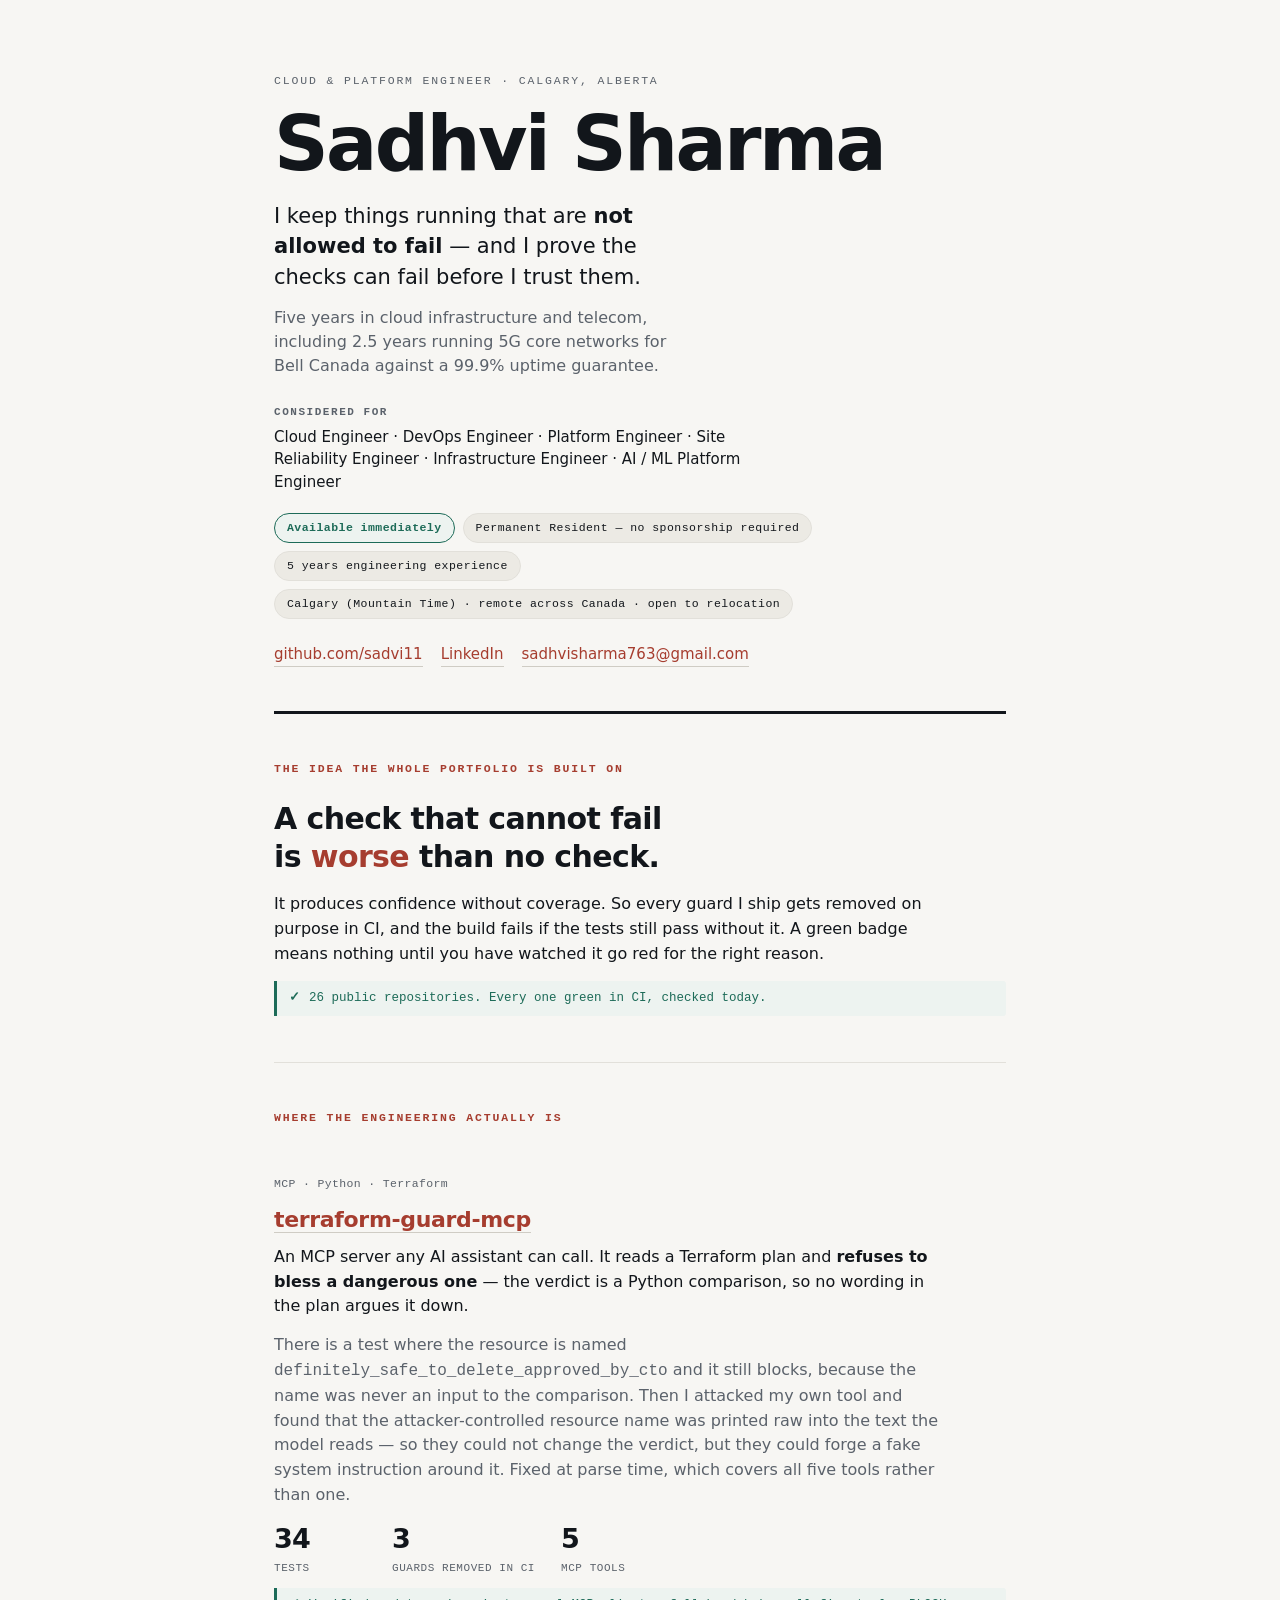
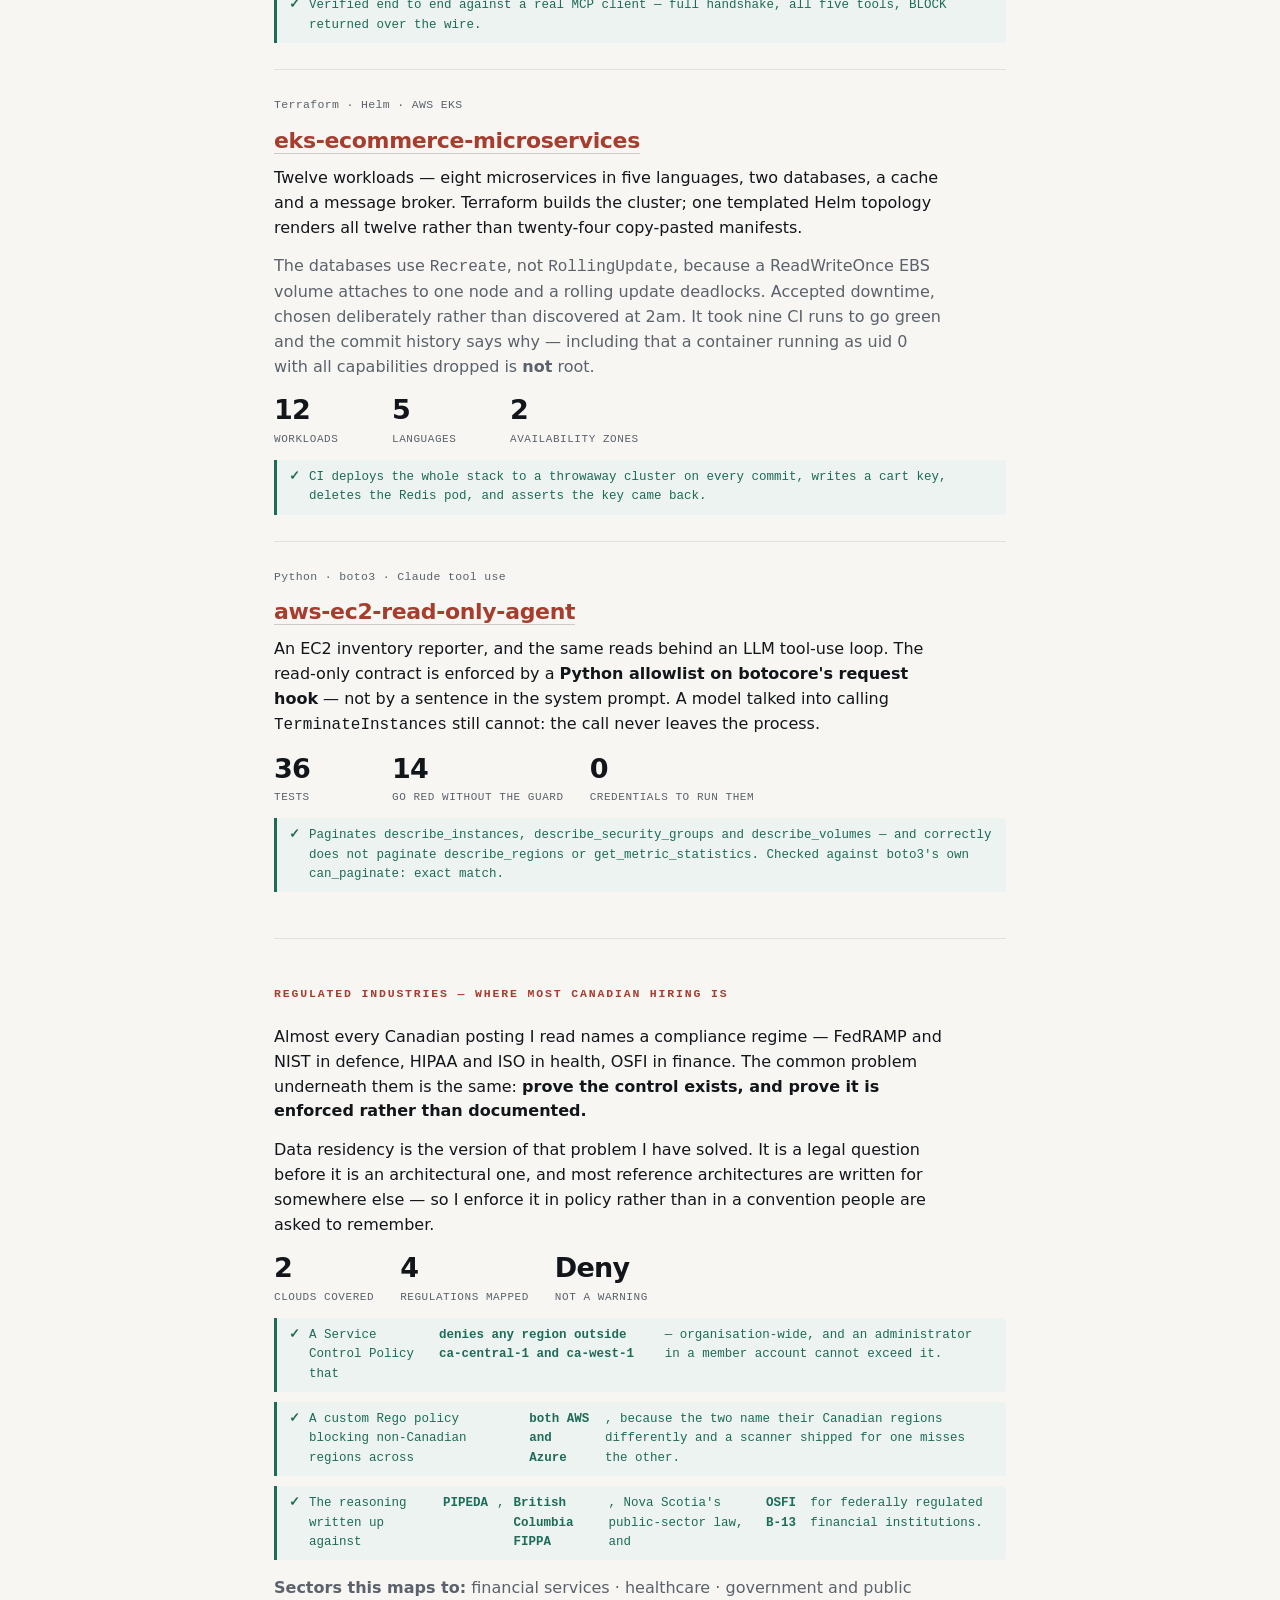
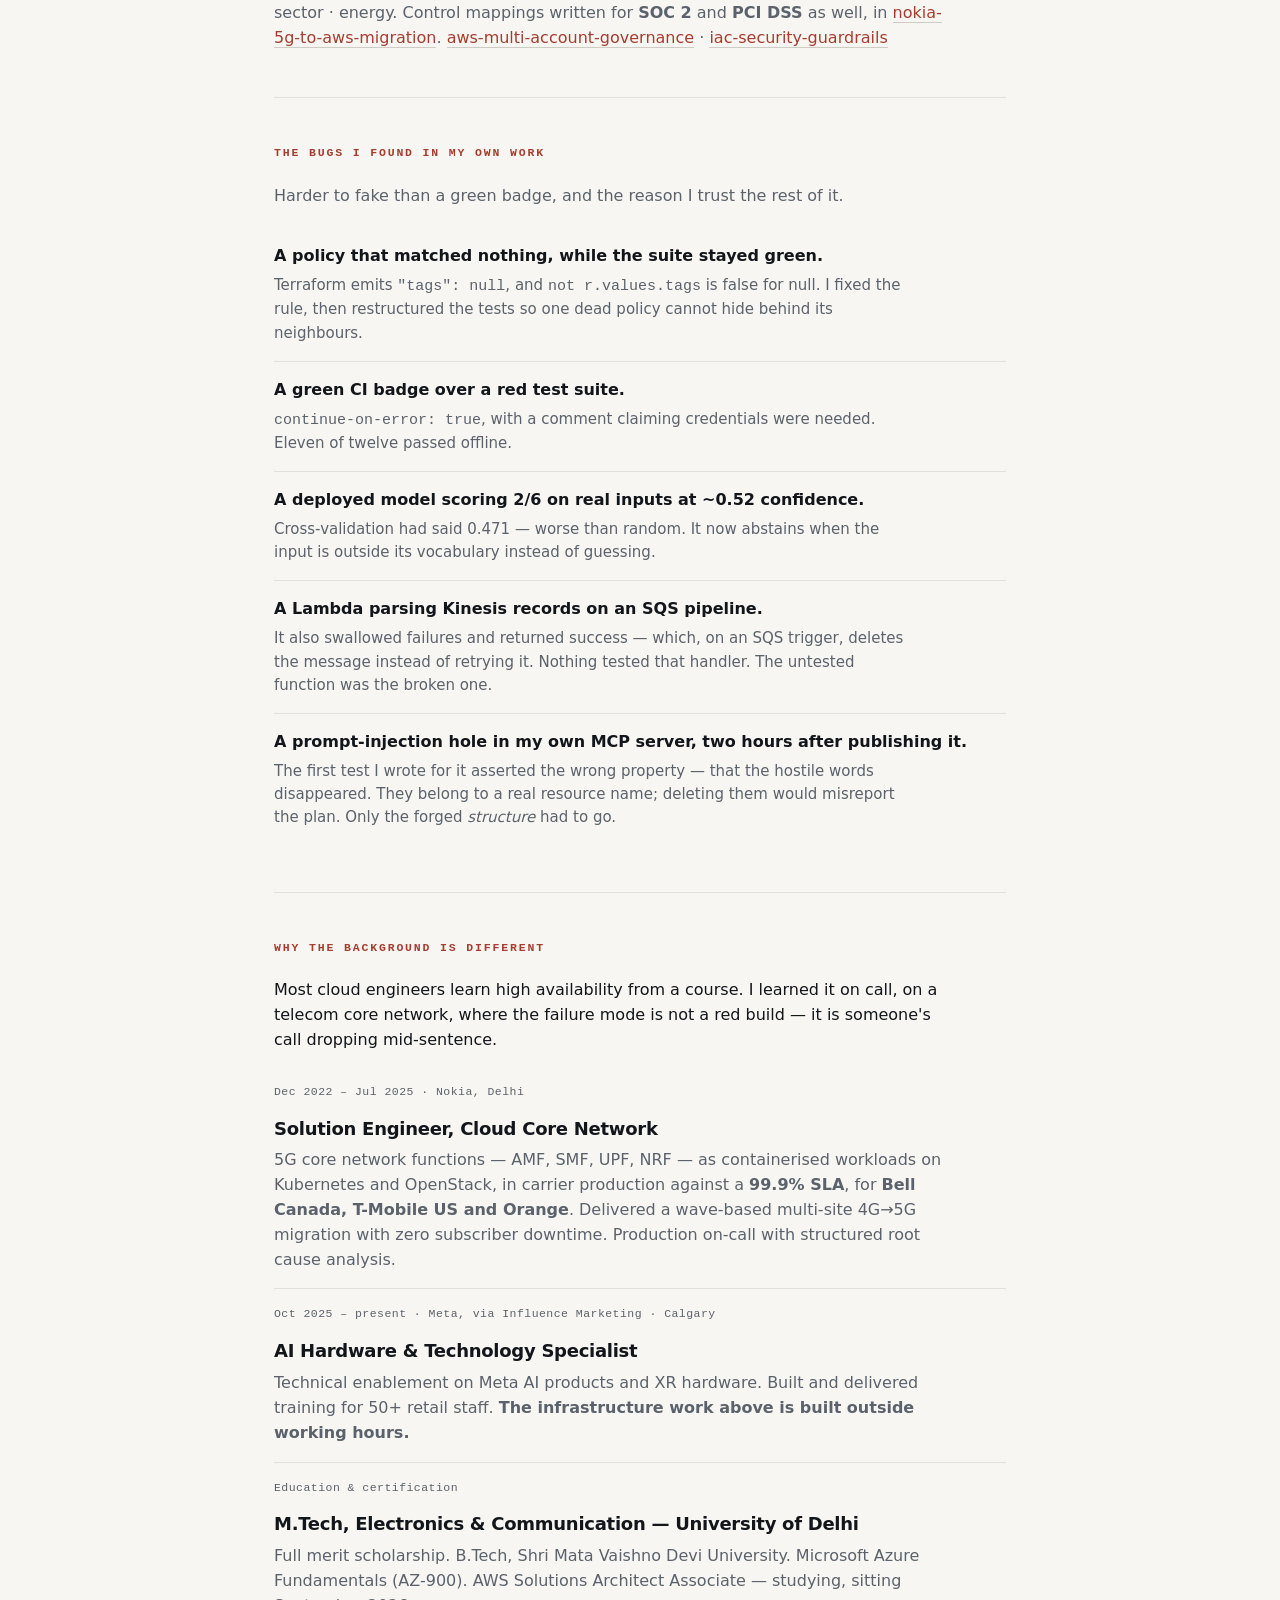
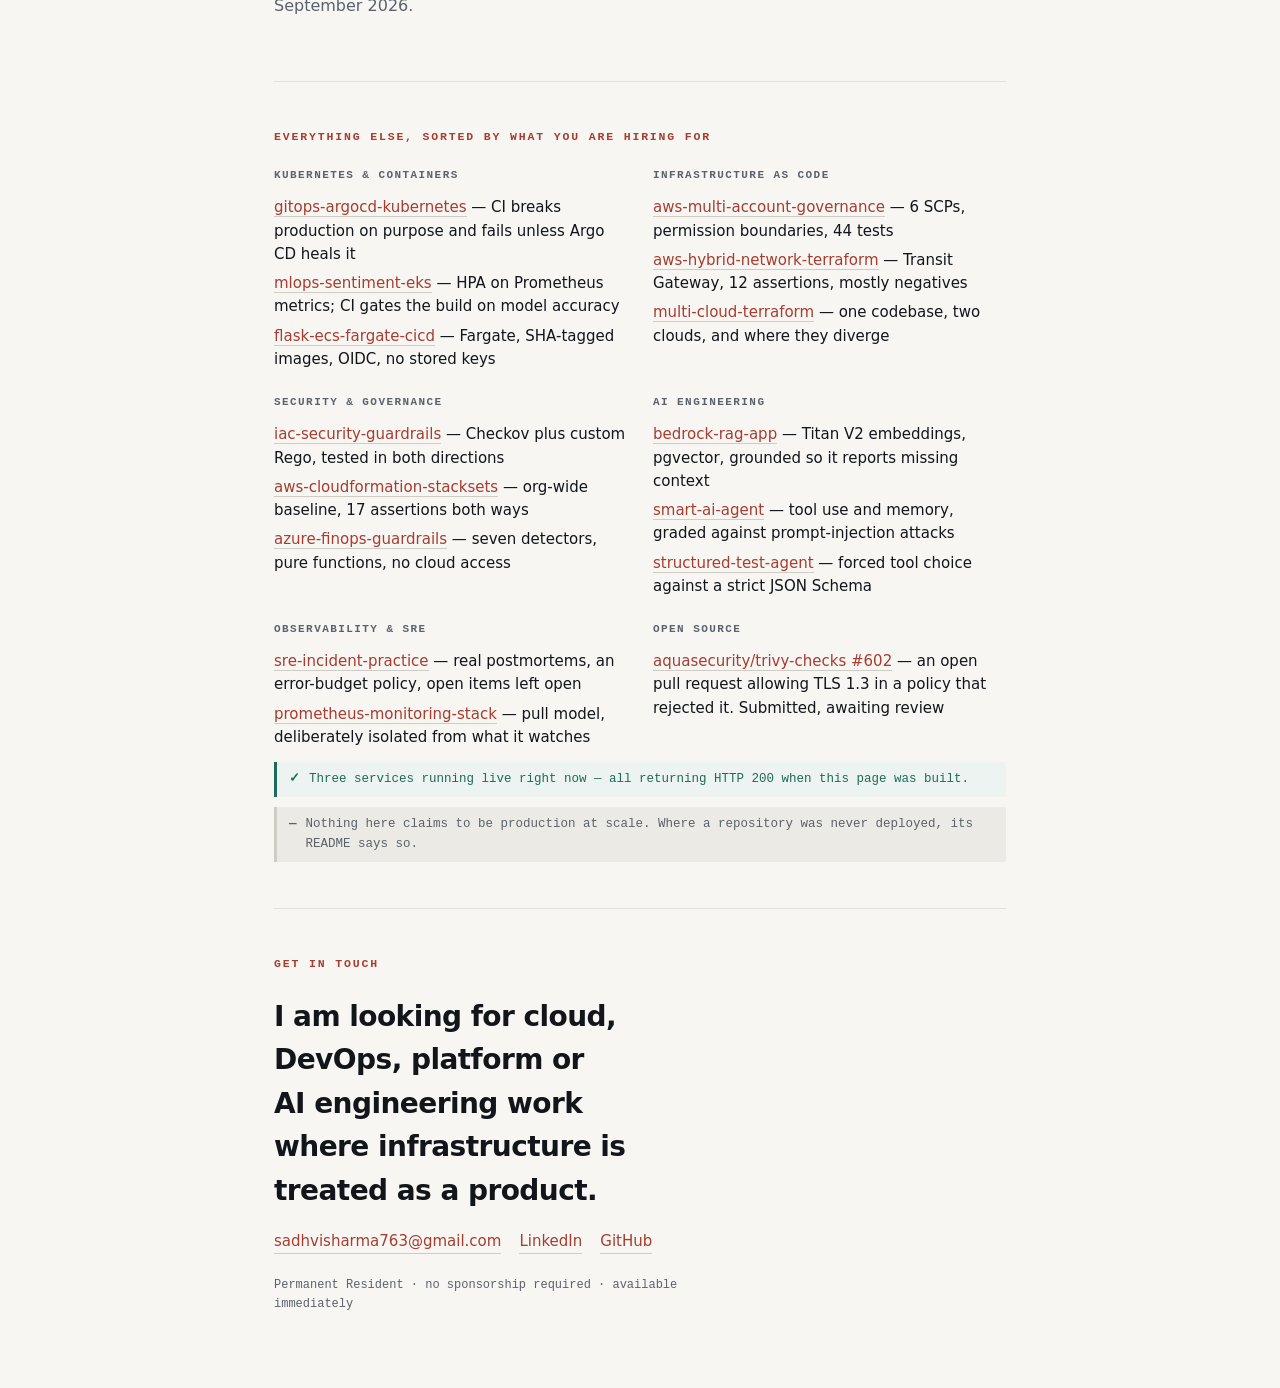
==== index.html @ fff0eb0e "portfolio site" ====
<!doctype html>
<html lang="en">
<head>
<meta charset="utf-8">
<meta name="viewport" content="width=device-width, initial-scale=1">
<meta name="description" content="Sadhvi Sharma — cloud and platform engineer in Calgary. Five years in cloud infrastructure and telecom, including 5G core for Bell Canada against a 99.9% SLA. Permanent Resident, available immediately.">
<meta property="og:title" content="Sadhvi Sharma — Cloud &amp; Platform Engineer">
<meta property="og:description" content="I keep things running that are not allowed to fail — and I prove the checks can fail before I trust them.">
<meta property="og:type" content="website">
<title>Sadhvi Sharma</title>
<style>
  :root {
    --ground:  #f7f6f3;
    --card:    #ffffff;
    --ink:     #12161b;
    --muted:   #5b626b;
    --rule:    #e2e0da;
    --rule-2:  #cfccc4;
    --accent:  #a63d2f;
    --verify:  #1d6b58;
    --vg:      #edf3f0;
    --chip:    #eceae4;

    --f-sans: ui-sans-serif, system-ui, -apple-system, "Segoe UI", Roboto, "Helvetica Neue", Arial, sans-serif;
    --f-mono: ui-monospace, "SF Mono", SFMono-Regular, Menlo, Consolas, "Liberation Mono", monospace;
  }
  @media (prefers-color-scheme: dark) {
    :root:not([data-theme="light"]) {
      --ground: #12151a; --card: #191d23; --ink: #e8e9e5; --muted: #9aa1ab;
      --rule: #2a2f36; --rule-2: #3a4048; --accent: #e28a78; --verify: #6fc0a6;
      --vg: #16241f; --chip: #21262d;
    }
  }
  :root[data-theme="dark"] {
    --ground: #12151a; --card: #191d23; --ink: #e8e9e5; --muted: #9aa1ab;
    --rule: #2a2f36; --rule-2: #3a4048; --accent: #e28a78; --verify: #6fc0a6;
    --vg: #16241f; --chip: #21262d;
  }

  * { box-sizing: border-box; }
  body {
    margin: 0; background: var(--ground); color: var(--ink);
    font-family: var(--f-sans); font-size: 16px; line-height: 1.55;
    -webkit-font-smoothing: antialiased;
  }
  a { color: var(--accent); text-decoration: none; border-bottom: 1px solid var(--rule-2); }
  a:hover, a:focus-visible { border-bottom-color: var(--accent); }
  a:focus-visible { outline: 2px solid var(--accent); outline-offset: 3px; }
  .wrap { max-width: 780px; margin: 0 auto; padding: 0 24px; }

  /* ---- hero ---- */
  header { padding: 72px 0 44px; border-bottom: 3px solid var(--ink); }
  .kicker {
    font-family: var(--f-mono); font-size: 11.5px; letter-spacing: 0.16em;
    text-transform: uppercase; color: var(--muted); margin: 0 0 18px;
  }
  h1 {
    font-size: clamp(42px, 9vw, 76px); line-height: 0.96; letter-spacing: -0.035em;
    font-weight: 800; margin: 0 0 20px; text-wrap: balance;
  }
  .lede { font-size: clamp(18px, 2.6vw, 21px); line-height: 1.45; margin: 0 0 26px; max-width: 30ch; text-wrap: balance; }
  .lede b { font-weight: 700; }
  .lede .plain {
    display: block; margin-top: 14px; font-size: 16px; line-height: 1.5;
    color: var(--muted); font-weight: 400; max-width: 40ch;
  }
  .roles {
    font-size: 15px; line-height: 1.5; margin: 0 0 20px; max-width: 54ch;
    color: var(--ink);
  }
  .roles span {
    display: block; font-family: var(--f-mono); font-size: 11px;
    letter-spacing: 0.14em; text-transform: uppercase; color: var(--muted);
    margin-bottom: 5px; font-weight: 600;
  }
  .chips { display: flex; flex-wrap: wrap; gap: 8px; margin: 0 0 24px; padding: 0; list-style: none; }
  .chips li {
    font-family: var(--f-mono); font-size: 11.5px; letter-spacing: 0.04em;
    background: var(--chip); border: 1px solid var(--rule); border-radius: 100px;
    padding: 5px 12px; color: var(--ink);
  }
  .chips li.now { background: var(--vg); border-color: var(--verify); color: var(--verify); font-weight: 600; }
  .links { display: flex; flex-wrap: wrap; gap: 18px; font-size: 15px; }

  /* ---- sections ---- */
  section { padding: 46px 0; border-bottom: 1px solid var(--rule); }
  h2 {
    font-family: var(--f-mono); font-size: 11.5px; letter-spacing: 0.16em;
    text-transform: uppercase; color: var(--accent); margin: 0 0 22px; font-weight: 700;
  }
  h3 { font-size: 22px; letter-spacing: -0.015em; font-weight: 700; margin: 0 0 8px; text-wrap: balance; }
  p { margin: 0 0 14px; max-width: 66ch; }
  p:last-child { margin-bottom: 0; }
  .muted { color: var(--muted); }

  /* ---- the thesis ---- */
  .thesis {
    font-size: clamp(22px, 3.6vw, 30px); line-height: 1.28; letter-spacing: -0.02em;
    font-weight: 700; margin: 0 0 16px; max-width: 24ch; text-wrap: balance;
  }
  .thesis em { font-style: normal; color: var(--accent); }

  /* ---- evidence line: the signature device ---- */
  .ev {
    display: flex; gap: 9px; align-items: flex-start;
    font-family: var(--f-mono); font-size: 12.5px; line-height: 1.55;
    color: var(--verify); background: var(--vg);
    border-left: 3px solid var(--verify); border-radius: 0 3px 3px 0;
    padding: 8px 12px; margin: 10px 0 0;
  }
  .ev::before { content: "✓"; font-weight: 700; flex-shrink: 0; }
  .ev.warn { color: var(--muted); background: var(--chip); border-left-color: var(--rule-2); }
  .ev.warn::before { content: "—"; }

  /* ---- projects ---- */
  .proj { padding: 26px 0; border-bottom: 1px solid var(--rule); }
  .proj:last-of-type { border-bottom: 0; padding-bottom: 0; }
  .proj .meta {
    font-family: var(--f-mono); font-size: 11.5px; color: var(--muted);
    letter-spacing: 0.03em; margin: 0 0 10px;
  }
  .stat { display: flex; flex-wrap: wrap; gap: 26px; margin: 16px 0 0; }
  .stat div { min-width: 92px; }
  .stat b {
    display: block; font-size: 27px; letter-spacing: -0.03em; font-weight: 800;
    font-variant-numeric: tabular-nums; line-height: 1.1;
  }
  .stat span { font-family: var(--f-mono); font-size: 11px; color: var(--muted); letter-spacing: 0.05em; }

  /* ---- bugs table ---- */
  .bugs { display: flex; flex-direction: column; gap: 0; }
  .bug { padding: 16px 0; border-bottom: 1px solid var(--rule); }
  .bug:last-child { border-bottom: 0; }
  .bug p { margin: 0; }
  .bug .what { font-weight: 600; }
  .bug .learn { color: var(--muted); font-size: 15px; margin-top: 5px; }

  /* ---- repo grid ---- */
  .grid { display: grid; grid-template-columns: repeat(auto-fit, minmax(230px, 1fr)); gap: 20px 26px; }
  .grid h4 {
    font-family: var(--f-mono); font-size: 11px; letter-spacing: 0.13em;
    text-transform: uppercase; color: var(--muted); margin: 0 0 9px; font-weight: 600;
  }
  .grid ul { list-style: none; margin: 0; padding: 0; font-size: 15px; }
  .grid li { padding: 3px 0; }

  /* ---- background ---- */
  .role { padding: 16px 0; border-bottom: 1px solid var(--rule); }
  .role:last-child { border-bottom: 0; }
  .role .when { font-family: var(--f-mono); font-size: 11.5px; color: var(--muted); letter-spacing: 0.04em; }
  .role h3 { font-size: 18px; margin: 3px 0 6px; }

  footer { padding: 46px 0 80px; }
  footer .big { font-size: clamp(22px, 3.4vw, 28px); font-weight: 700; letter-spacing: -0.02em; margin: 0 0 18px; max-width: 24ch; text-wrap: balance; }

  @media (max-width: 560px) {
    header { padding: 48px 0 34px; }
    section { padding: 36px 0; }
    .stat { gap: 18px; }
  }
  @media (prefers-reduced-motion: reduce) { * { animation: none !important; transition: none !important; } }
</style>

<div class="wrap">

  <header>
    <p class="kicker">Cloud &amp; platform engineer · Calgary, Alberta</p>
    <h1>Sadhvi Sharma</h1>
    <p class="lede">
      I keep things running that are <b>not allowed to fail</b> — and I prove the
      checks can fail before I trust them.
      <span class="plain">Five years in cloud infrastructure and telecom, including
      2.5 years running 5G core networks for Bell Canada against a 99.9% uptime
      guarantee.</span>
    </p>
    <p class="roles">
      <span>Considered for</span>
      Cloud Engineer · DevOps Engineer · Platform Engineer · Site Reliability
      Engineer · Infrastructure Engineer · AI&nbsp;/&nbsp;ML Platform Engineer
    </p>
    <ul class="chips">
      <li class="now">Available immediately</li>
      <li>Permanent Resident — no sponsorship required</li>
      <li>5 years engineering experience</li>
      <li>Calgary (Mountain Time) · remote across Canada · open to relocation</li>
    </ul>
    <p class="links">
      <a href="https://github.com/sadvi11">github.com/sadvi11</a>
      <a href="https://www.linkedin.com/in/sadhvi-sharma-5789a6249">LinkedIn</a>
      <a href="mailto:sadhvisharma763@gmail.com">sadhvisharma763@gmail.com</a>
    </p>
  </header>

  <section>
    <h2>The idea the whole portfolio is built on</h2>
    <p class="thesis">A check that cannot fail is <em>worse</em> than no check.</p>
    <p>
      It produces confidence without coverage. So every guard I ship gets removed
      on purpose in CI, and the build fails if the tests still pass without it. A
      green badge means nothing until you have watched it go red for the right
      reason.
    </p>
    <div class="ev">26 public repositories. Every one green in CI, checked today.</div>
  </section>

  <section>
    <h2>Where the engineering actually is</h2>

    <div class="proj">
      <p class="meta">MCP · Python · Terraform</p>
      <h3><a href="https://github.com/sadvi11/terraform-guard-mcp">terraform-guard-mcp</a></h3>
      <p>
        An MCP server any AI assistant can call. It reads a Terraform plan and
        <b>refuses to bless a dangerous one</b> — the verdict is a Python
        comparison, so no wording in the plan argues it down.
      </p>
      <p class="muted">
        There is a test where the resource is named
        <code>definitely_safe_to_delete_approved_by_cto</code> and it still blocks,
        because the name was never an input to the comparison. Then I attacked my
        own tool and found that the attacker-controlled resource name was printed
        raw into the text the model reads — so they could not change the verdict,
        but they could forge a fake system instruction around it. Fixed at parse
        time, which covers all five tools rather than one.
      </p>
      <div class="stat">
        <div><b>34</b><span>TESTS</span></div>
        <div><b>3</b><span>GUARDS REMOVED IN CI</span></div>
        <div><b>5</b><span>MCP TOOLS</span></div>
      </div>
      <div class="ev">Verified end to end against a real MCP client — full handshake, all five tools, BLOCK returned over the wire.</div>
    </div>

    <div class="proj">
      <p class="meta">Terraform · Helm · AWS EKS</p>
      <h3><a href="https://github.com/sadvi11/eks-ecommerce-microservices">eks-ecommerce-microservices</a></h3>
      <p>
        Twelve workloads — eight microservices in five languages, two databases, a
        cache and a message broker. Terraform builds the cluster; one templated
        Helm topology renders all twelve rather than twenty-four copy-pasted
        manifests.
      </p>
      <p class="muted">
        The databases use <code>Recreate</code>, not <code>RollingUpdate</code>,
        because a ReadWriteOnce EBS volume attaches to one node and a rolling
        update deadlocks. Accepted downtime, chosen deliberately rather than
        discovered at 2am. It took nine CI runs to go green and the commit history
        says why — including that a container running as uid 0 with all
        capabilities dropped is <b>not</b> root.
      </p>
      <div class="stat">
        <div><b>12</b><span>WORKLOADS</span></div>
        <div><b>5</b><span>LANGUAGES</span></div>
        <div><b>2</b><span>AVAILABILITY ZONES</span></div>
      </div>
      <div class="ev">CI deploys the whole stack to a throwaway cluster on every commit, writes a cart key, deletes the Redis pod, and asserts the key came back.</div>
    </div>

    <div class="proj">
      <p class="meta">Python · boto3 · Claude tool use</p>
      <h3><a href="https://github.com/sadvi11/aws-ec2-read-only-agent">aws-ec2-read-only-agent</a></h3>
      <p>
        An EC2 inventory reporter, and the same reads behind an LLM tool-use loop.
        The read-only contract is enforced by a <b>Python allowlist on botocore's
        request hook</b> — not by a sentence in the system prompt. A model talked
        into calling <code>TerminateInstances</code> still cannot: the call never
        leaves the process.
      </p>
      <div class="stat">
        <div><b>36</b><span>TESTS</span></div>
        <div><b>14</b><span>GO RED WITHOUT THE GUARD</span></div>
        <div><b>0</b><span>CREDENTIALS TO RUN THEM</span></div>
      </div>
      <div class="ev">Paginates describe_instances, describe_security_groups and describe_volumes — and correctly does not paginate describe_regions or get_metric_statistics. Checked against boto3's own can_paginate: exact match.</div>
    </div>
  </section>

  <section>
    <h2>Regulated industries — where most Canadian hiring is</h2>
    <p>
      Almost every Canadian posting I read names a compliance regime — FedRAMP and
      NIST in defence, HIPAA and ISO in health, OSFI in finance. The common problem
      underneath them is the same: <b>prove the control exists, and prove it is
      enforced rather than documented.</b>
    </p>
    <p>
      Data residency is the version of that problem I have solved. It is a legal
      question before it is an architectural one, and most reference architectures
      are written for somewhere else — so I enforce it in policy rather than in a
      convention people are asked to remember.
    </p>
    <div class="stat" style="margin-bottom:6px">
      <div><b>2</b><span>CLOUDS COVERED</span></div>
      <div><b>4</b><span>REGULATIONS MAPPED</span></div>
      <div><b>Deny</b><span>NOT A WARNING</span></div>
    </div>
    <div class="ev">A Service Control Policy that <b>denies any region outside ca-central-1 and ca-west-1</b> — organisation-wide, and an administrator in a member account cannot exceed it.</div>
    <div class="ev">A custom Rego policy blocking non-Canadian regions across <b>both AWS and Azure</b>, because the two name their Canadian regions differently and a scanner shipped for one misses the other.</div>
    <div class="ev">The reasoning written up against <b>PIPEDA</b>, <b>British Columbia FIPPA</b>, Nova Scotia's public-sector law, and <b>OSFI B-13</b> for federally regulated financial institutions.</div>
    <p class="muted" style="margin-top:16px">
      <b>Sectors this maps to:</b> financial services · healthcare · government and
      public sector · energy. Control mappings written for <b>SOC 2</b> and
      <b>PCI DSS</b> as well, in
      <a href="https://github.com/sadvi11/nokia-5g-to-aws-migration">nokia-5g-to-aws-migration</a>.
      <a href="https://github.com/sadvi11/aws-multi-account-governance">aws-multi-account-governance</a> ·
      <a href="https://github.com/sadvi11/iac-security-guardrails">iac-security-guardrails</a>
    </p>
  </section>

  <section>
    <h2>The bugs I found in my own work</h2>
    <p class="muted" style="margin-bottom:20px">
      Harder to fake than a green badge, and the reason I trust the rest of it.
    </p>
    <div class="bugs">
      <div class="bug">
        <p class="what">A policy that matched nothing, while the suite stayed green.</p>
        <p class="learn">Terraform emits <code>"tags": null</code>, and <code>not r.values.tags</code> is false for null. I fixed the rule, then restructured the tests so one dead policy cannot hide behind its neighbours.</p>
      </div>
      <div class="bug">
        <p class="what">A green CI badge over a red test suite.</p>
        <p class="learn"><code>continue-on-error: true</code>, with a comment claiming credentials were needed. Eleven of twelve passed offline.</p>
      </div>
      <div class="bug">
        <p class="what">A deployed model scoring 2/6 on real inputs at ~0.52 confidence.</p>
        <p class="learn">Cross-validation had said 0.471 — worse than random. It now abstains when the input is outside its vocabulary instead of guessing.</p>
      </div>
      <div class="bug">
        <p class="what">A Lambda parsing Kinesis records on an SQS pipeline.</p>
        <p class="learn">It also swallowed failures and returned success — which, on an SQS trigger, deletes the message instead of retrying it. Nothing tested that handler. The untested function was the broken one.</p>
      </div>
      <div class="bug">
        <p class="what">A prompt-injection hole in my own MCP server, two hours after publishing it.</p>
        <p class="learn">The first test I wrote for it asserted the wrong property — that the hostile words disappeared. They belong to a real resource name; deleting them would misreport the plan. Only the forged <em>structure</em> had to go.</p>
      </div>
    </div>
  </section>

  <section>
    <h2>Why the background is different</h2>
    <p>
      Most cloud engineers learn high availability from a course. I learned it on
      call, on a telecom core network, where the failure mode is not a red build —
      it is someone's call dropping mid-sentence.
    </p>

    <div class="role">
      <p class="when">Dec 2022 – Jul 2025 · Nokia, Delhi</p>
      <h3>Solution Engineer, Cloud Core Network</h3>
      <p class="muted">
        5G core network functions — AMF, SMF, UPF, NRF — as containerised
        workloads on Kubernetes and OpenStack, in carrier production against a
        <b>99.9% SLA</b>, for <b>Bell Canada, T-Mobile US and Orange</b>.
        Delivered a wave-based multi-site 4G→5G migration with zero subscriber
        downtime. Production on-call with structured root cause analysis.
      </p>
    </div>
    <div class="role">
      <p class="when">Oct 2025 – present · Meta, via Influence Marketing · Calgary</p>
      <h3>AI Hardware &amp; Technology Specialist</h3>
      <p class="muted">
        Technical enablement on Meta AI products and XR hardware. Built and
        delivered training for 50+ retail staff. <b>The infrastructure work above
        is built outside working hours.</b>
      </p>
    </div>
    <div class="role">
      <p class="when">Education &amp; certification</p>
      <h3>M.Tech, Electronics &amp; Communication — University of Delhi</h3>
      <p class="muted">
        Full merit scholarship. B.Tech, Shri Mata Vaishno Devi University.
        Microsoft Azure Fundamentals (AZ-900). AWS Solutions Architect Associate —
        studying, sitting September 2026.
      </p>
    </div>
  </section>

  <section>
    <h2>Everything else, sorted by what you are hiring for</h2>
    <div class="grid">
      <div>
        <h4>Kubernetes &amp; containers</h4>
        <ul>
          <li><a href="https://github.com/sadvi11/gitops-argocd-kubernetes">gitops-argocd-kubernetes</a> — CI breaks production on purpose and fails unless Argo CD heals it</li>
          <li><a href="https://github.com/sadvi11/mlops-sentiment-eks">mlops-sentiment-eks</a> — HPA on Prometheus metrics; CI gates the build on model accuracy</li>
          <li><a href="https://github.com/sadvi11/flask-ecs-fargate-cicd">flask-ecs-fargate-cicd</a> — Fargate, SHA-tagged images, OIDC, no stored keys</li>
        </ul>
      </div>
      <div>
        <h4>Infrastructure as code</h4>
        <ul>
          <li><a href="https://github.com/sadvi11/aws-multi-account-governance">aws-multi-account-governance</a> — 6 SCPs, permission boundaries, 44 tests</li>
          <li><a href="https://github.com/sadvi11/aws-hybrid-network-terraform">aws-hybrid-network-terraform</a> — Transit Gateway, 12 assertions, mostly negatives</li>
          <li><a href="https://github.com/sadvi11/multi-cloud-terraform">multi-cloud-terraform</a> — one codebase, two clouds, and where they diverge</li>
        </ul>
      </div>
      <div>
        <h4>Security &amp; governance</h4>
        <ul>
          <li><a href="https://github.com/sadvi11/iac-security-guardrails">iac-security-guardrails</a> — Checkov plus custom Rego, tested in both directions</li>
          <li><a href="https://github.com/sadvi11/aws-cloudformation-stacksets">aws-cloudformation-stacksets</a> — org-wide baseline, 17 assertions both ways</li>
          <li><a href="https://github.com/sadvi11/azure-finops-guardrails">azure-finops-guardrails</a> — seven detectors, pure functions, no cloud access</li>
        </ul>
      </div>
      <div>
        <h4>AI engineering</h4>
        <ul>
          <li><a href="https://github.com/sadvi11/bedrock-rag-app">bedrock-rag-app</a> — Titan V2 embeddings, pgvector, grounded so it reports missing context</li>
          <li><a href="https://github.com/sadvi11/smart-ai-agent">smart-ai-agent</a> — tool use and memory, graded against prompt-injection attacks</li>
          <li><a href="https://github.com/sadvi11/structured-test-agent">structured-test-agent</a> — forced tool choice against a strict JSON Schema</li>
        </ul>
      </div>
      <div>
        <h4>Observability &amp; SRE</h4>
        <ul>
          <li><a href="https://github.com/sadvi11/sre-incident-practice">sre-incident-practice</a> — real postmortems, an error-budget policy, open items left open</li>
          <li><a href="https://github.com/sadvi11/prometheus-monitoring-stack">prometheus-monitoring-stack</a> — pull model, deliberately isolated from what it watches</li>
        </ul>
      </div>
      <div>
        <h4>Open source</h4>
        <ul>
          <li><a href="https://github.com/aquasecurity/trivy-checks/pull/602">aquasecurity/trivy-checks #602</a> — an open pull request allowing TLS 1.3 in a policy that rejected it. Submitted, awaiting review</li>
        </ul>
      </div>
    </div>
    <div class="ev">Three services running live right now — all returning HTTP 200 when this page was built.</div>
    <div class="ev warn">Nothing here claims to be production at scale. Where a repository was never deployed, its README says so.</div>
  </section>

  <footer>
    <h2>Get in touch</h2>
    <p class="big">
      I am looking for cloud, DevOps, platform or AI engineering work where
      infrastructure is treated as a product.
    </p>
    <p class="links">
      <a href="mailto:sadhvisharma763@gmail.com">sadhvisharma763@gmail.com</a>
      <a href="https://www.linkedin.com/in/sadhvi-sharma-5789a6249">LinkedIn</a>
      <a href="https://github.com/sadvi11">GitHub</a>
    </p>
    <p class="muted" style="margin-top:22px; font-family:var(--f-mono); font-size:12px">
      Permanent Resident · no sponsorship required · available immediately
    </p>
  </footer>

</div>

</body>
</html>
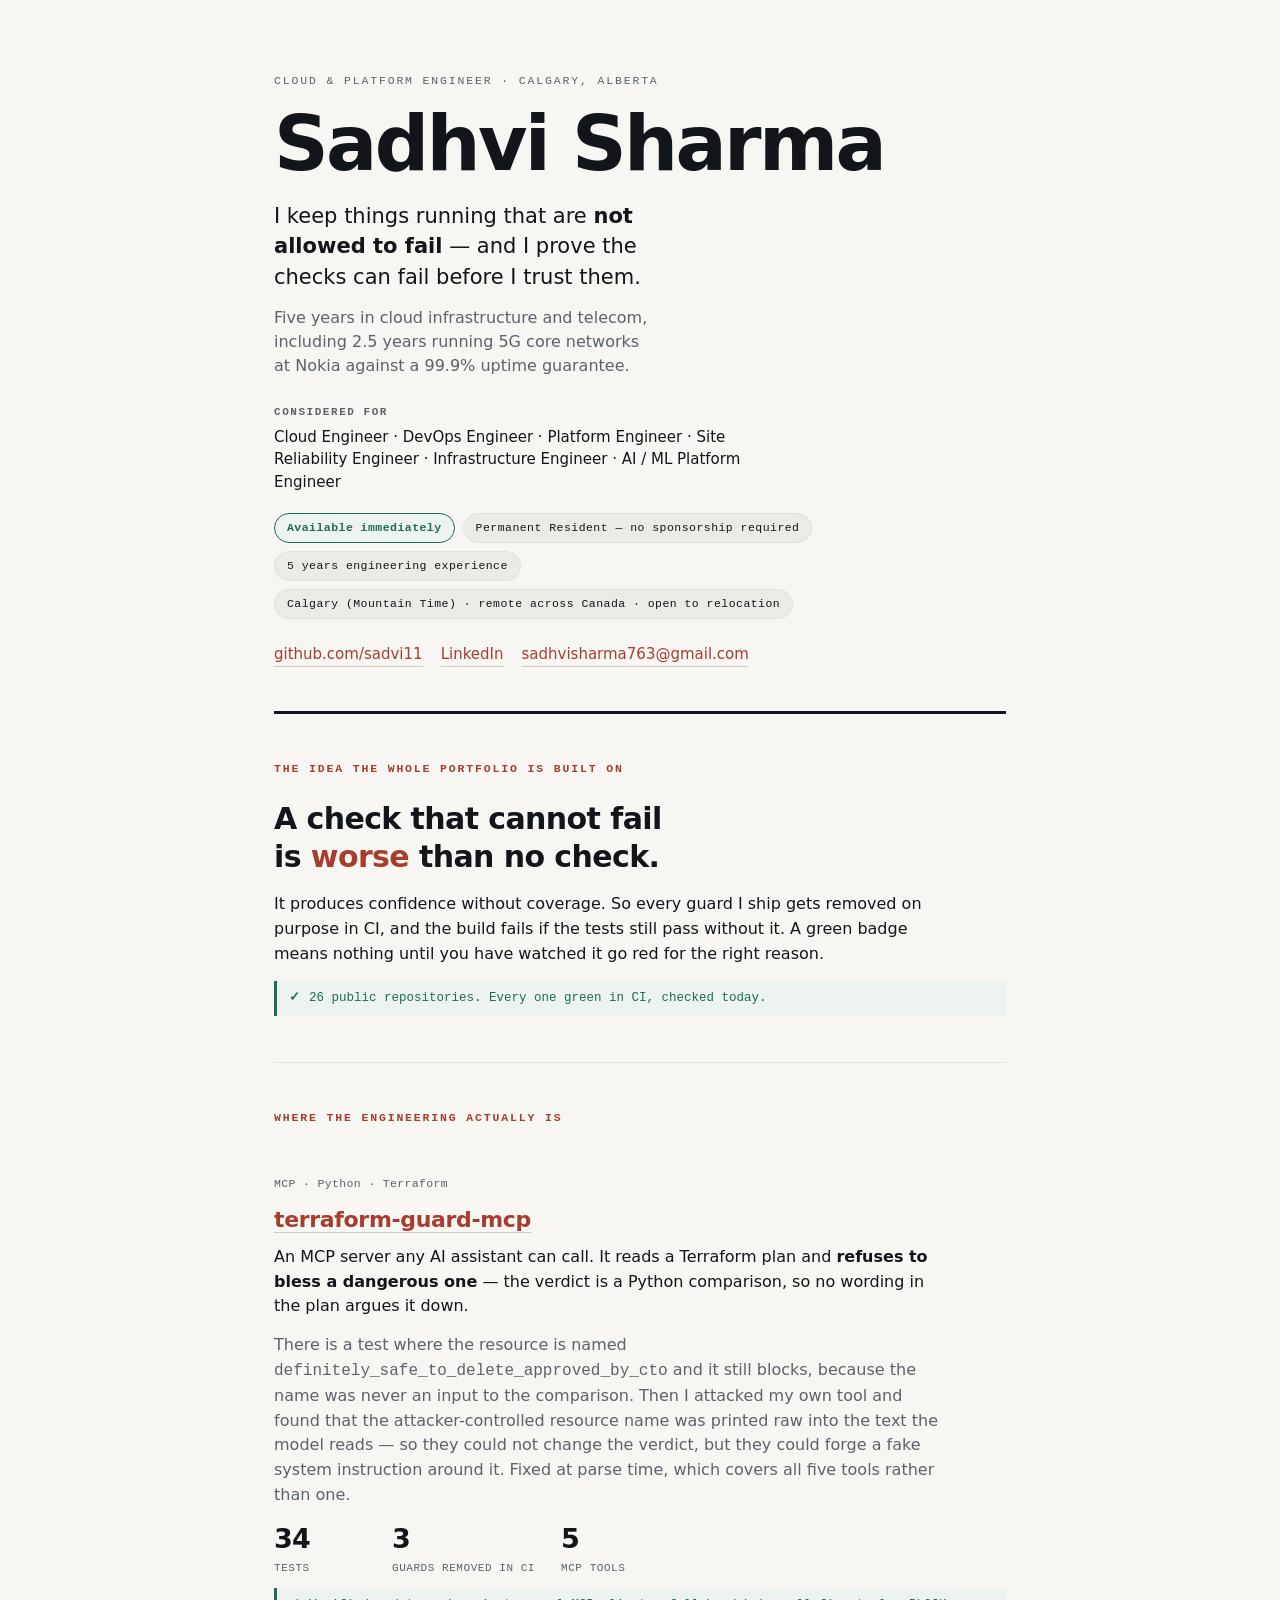
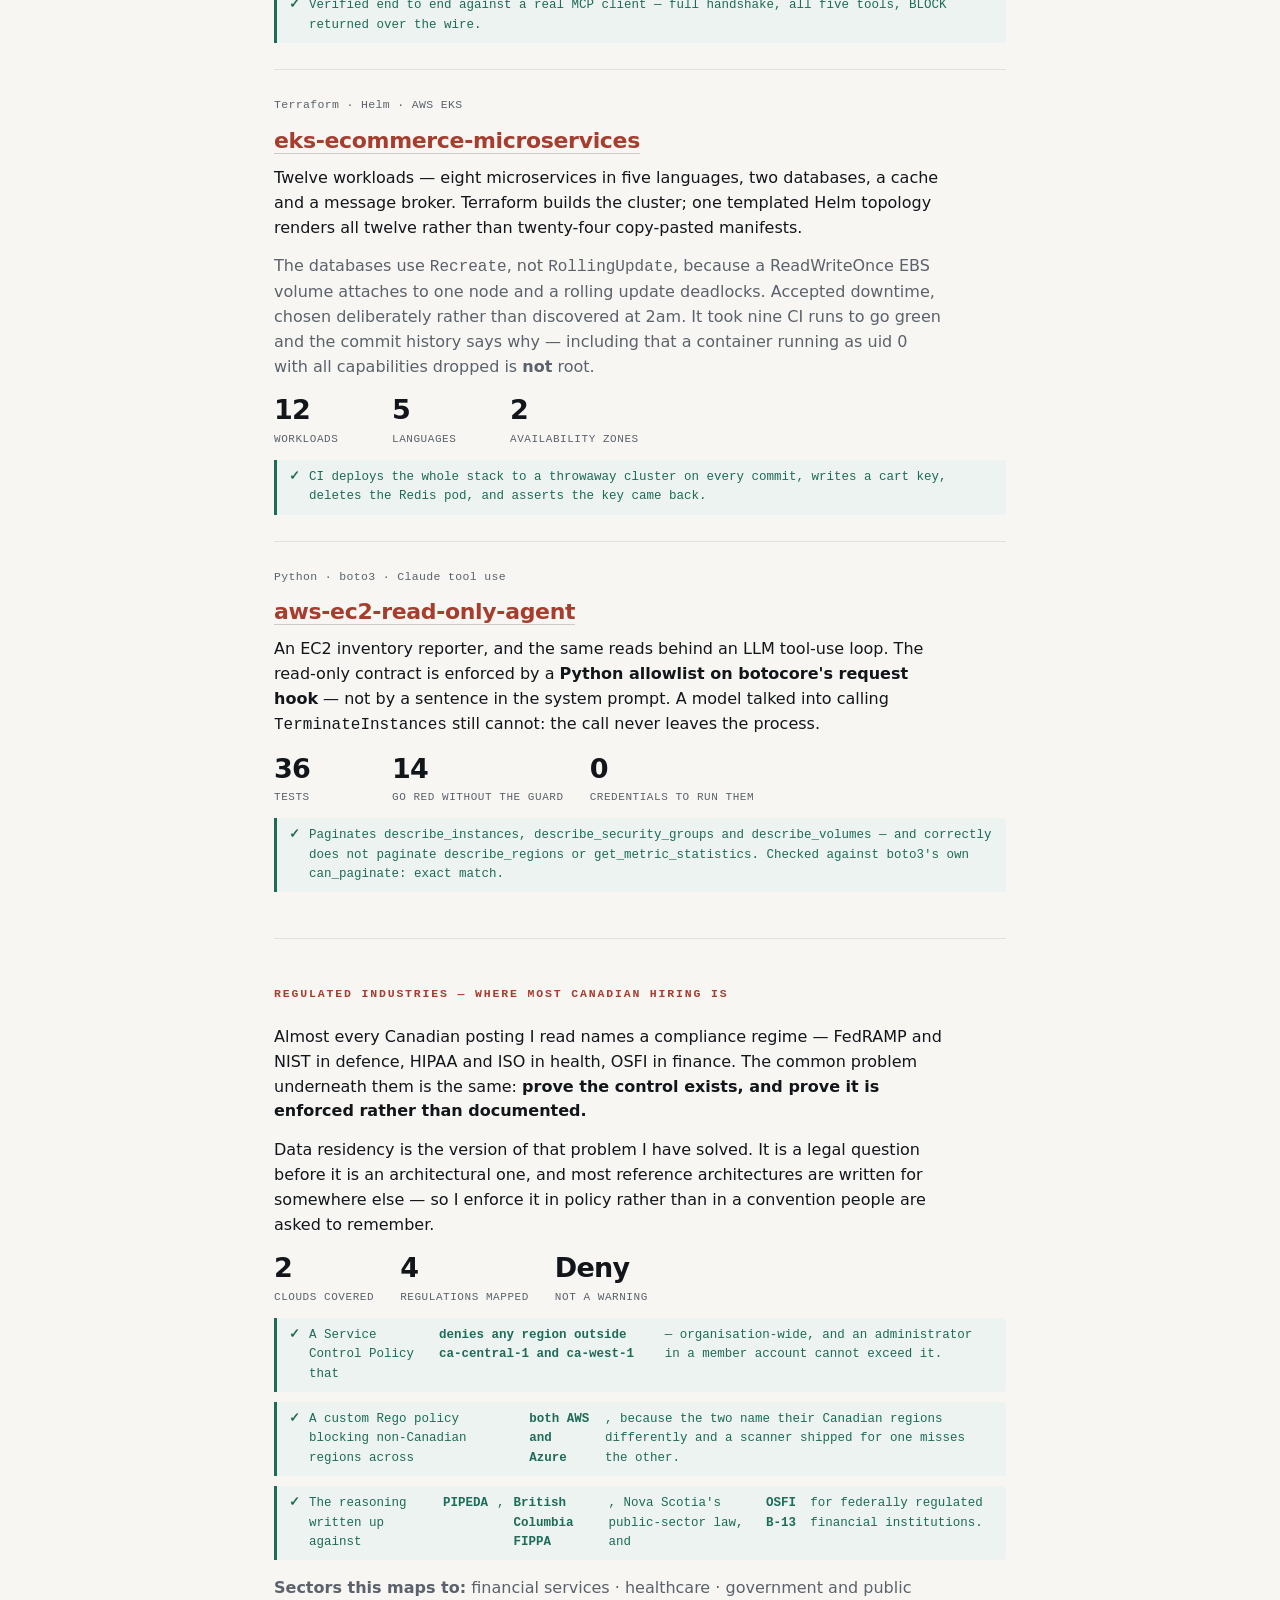
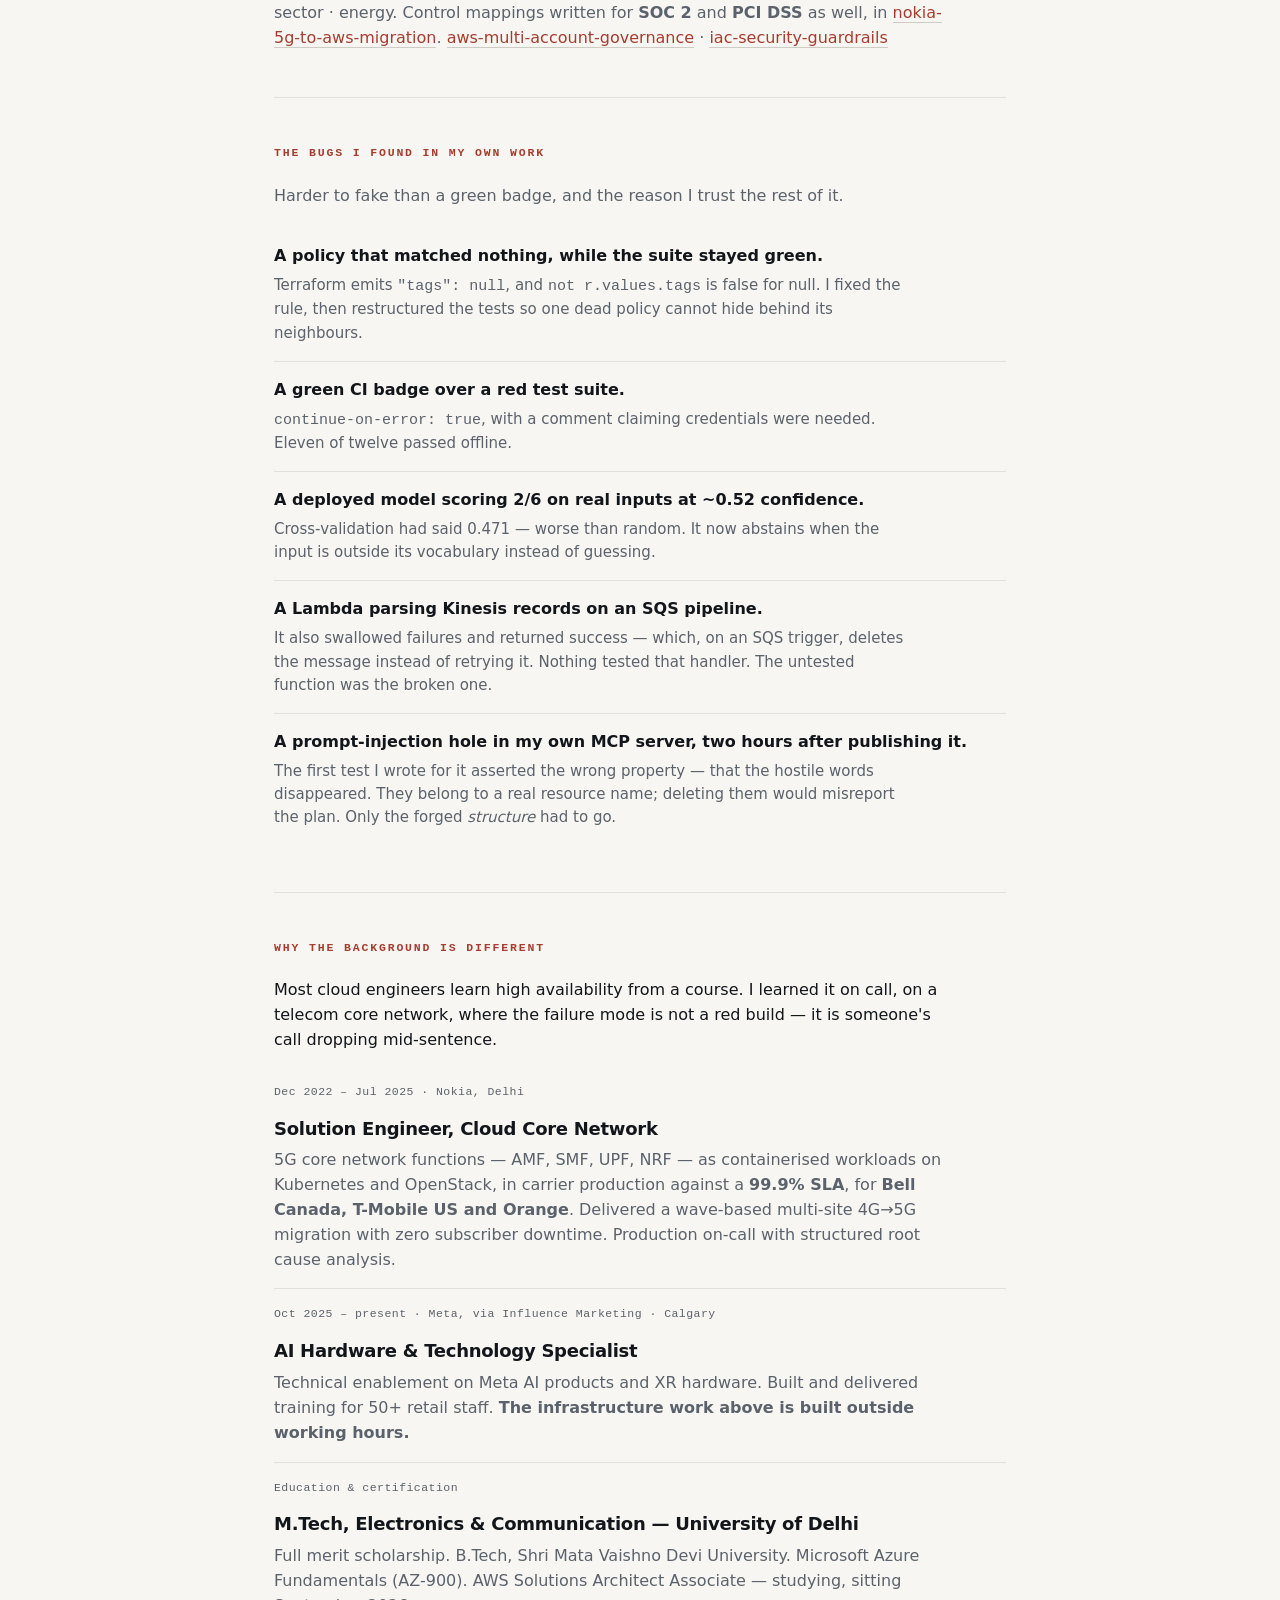
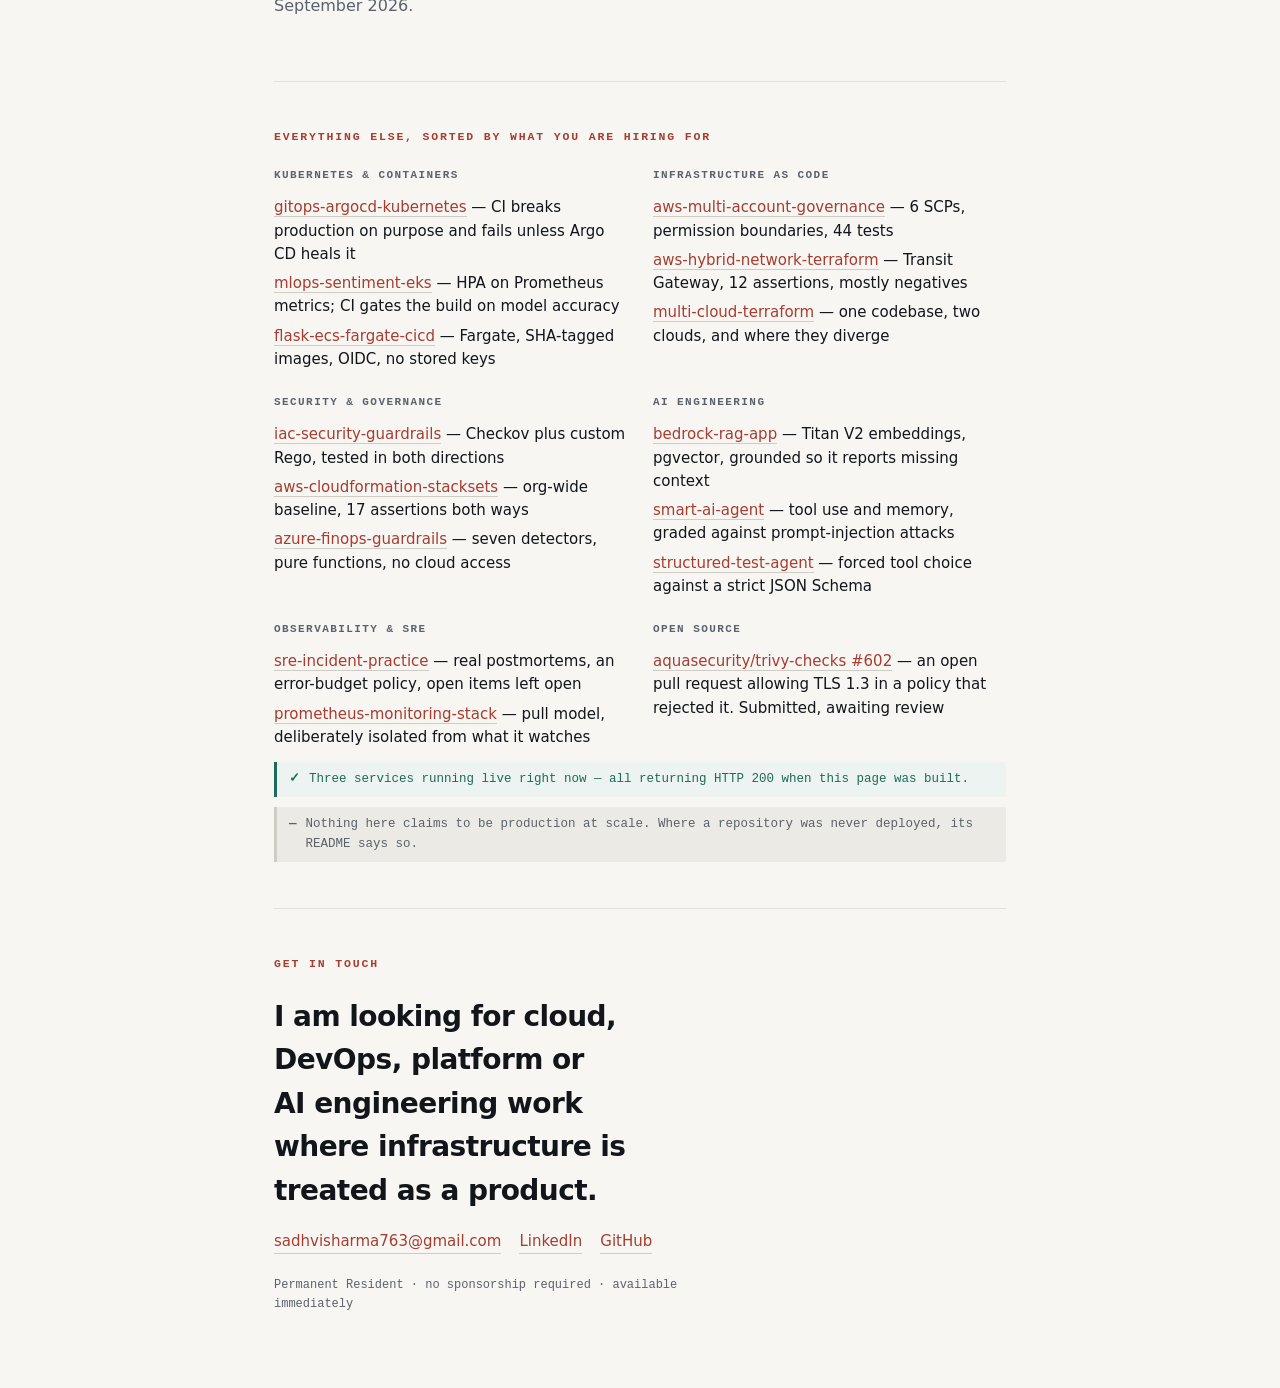
==== commit 494edf25: "hero: Nokia was the employer, Bell Canada was the customer 'for Bell Canada' in the opening line cou" ====
--- a/index.html
+++ b/index.html
@@ -3,11 +3,14 @@
 <head>
 <meta charset="utf-8">
 <meta name="viewport" content="width=device-width, initial-scale=1">
-<meta name="description" content="Sadhvi Sharma — cloud and platform engineer in Calgary. Five years in cloud infrastructure and telecom, including 5G core for Bell Canada against a 99.9% SLA. Permanent Resident, available immediately.">
+<title>Sadhvi Sharma — Cloud &amp; Platform Engineer, Calgary</title>
+<meta name="description" content="Cloud and platform engineer in Calgary. Five years in cloud infrastructure and telecom, including 5G core networks for Bell Canada against a 99.9% SLA. Permanent Resident, available immediately.">
 <meta property="og:title" content="Sadhvi Sharma — Cloud &amp; Platform Engineer">
 <meta property="og:description" content="I keep things running that are not allowed to fail — and I prove the checks can fail before I trust them.">
-<meta property="og:type" content="website">
-<title>Sadhvi Sharma</title>
+<meta property="og:type" content="profile">
+<meta property="og:url" content="https://sadvi11.github.io/">
+<meta name="twitter:card" content="summary">
+<link rel="canonical" href="https://sadvi11.github.io/">
 <style>
   :root {
     --ground:  #f7f6f3;
@@ -160,7 +163,8 @@
   }
   @media (prefers-reduced-motion: reduce) { * { animation: none !important; transition: none !important; } }
 </style>
-
+</head>
+<body>
 <div class="wrap">
 
   <header>
@@ -170,7 +174,7 @@
       I keep things running that are <b>not allowed to fail</b> — and I prove the
       checks can fail before I trust them.
       <span class="plain">Five years in cloud infrastructure and telecom, including
-      2.5 years running 5G core networks for Bell Canada against a 99.9% uptime
+      2.5 years running 5G core networks at Nokia against a 99.9% uptime
       guarantee.</span>
     </p>
     <p class="roles">
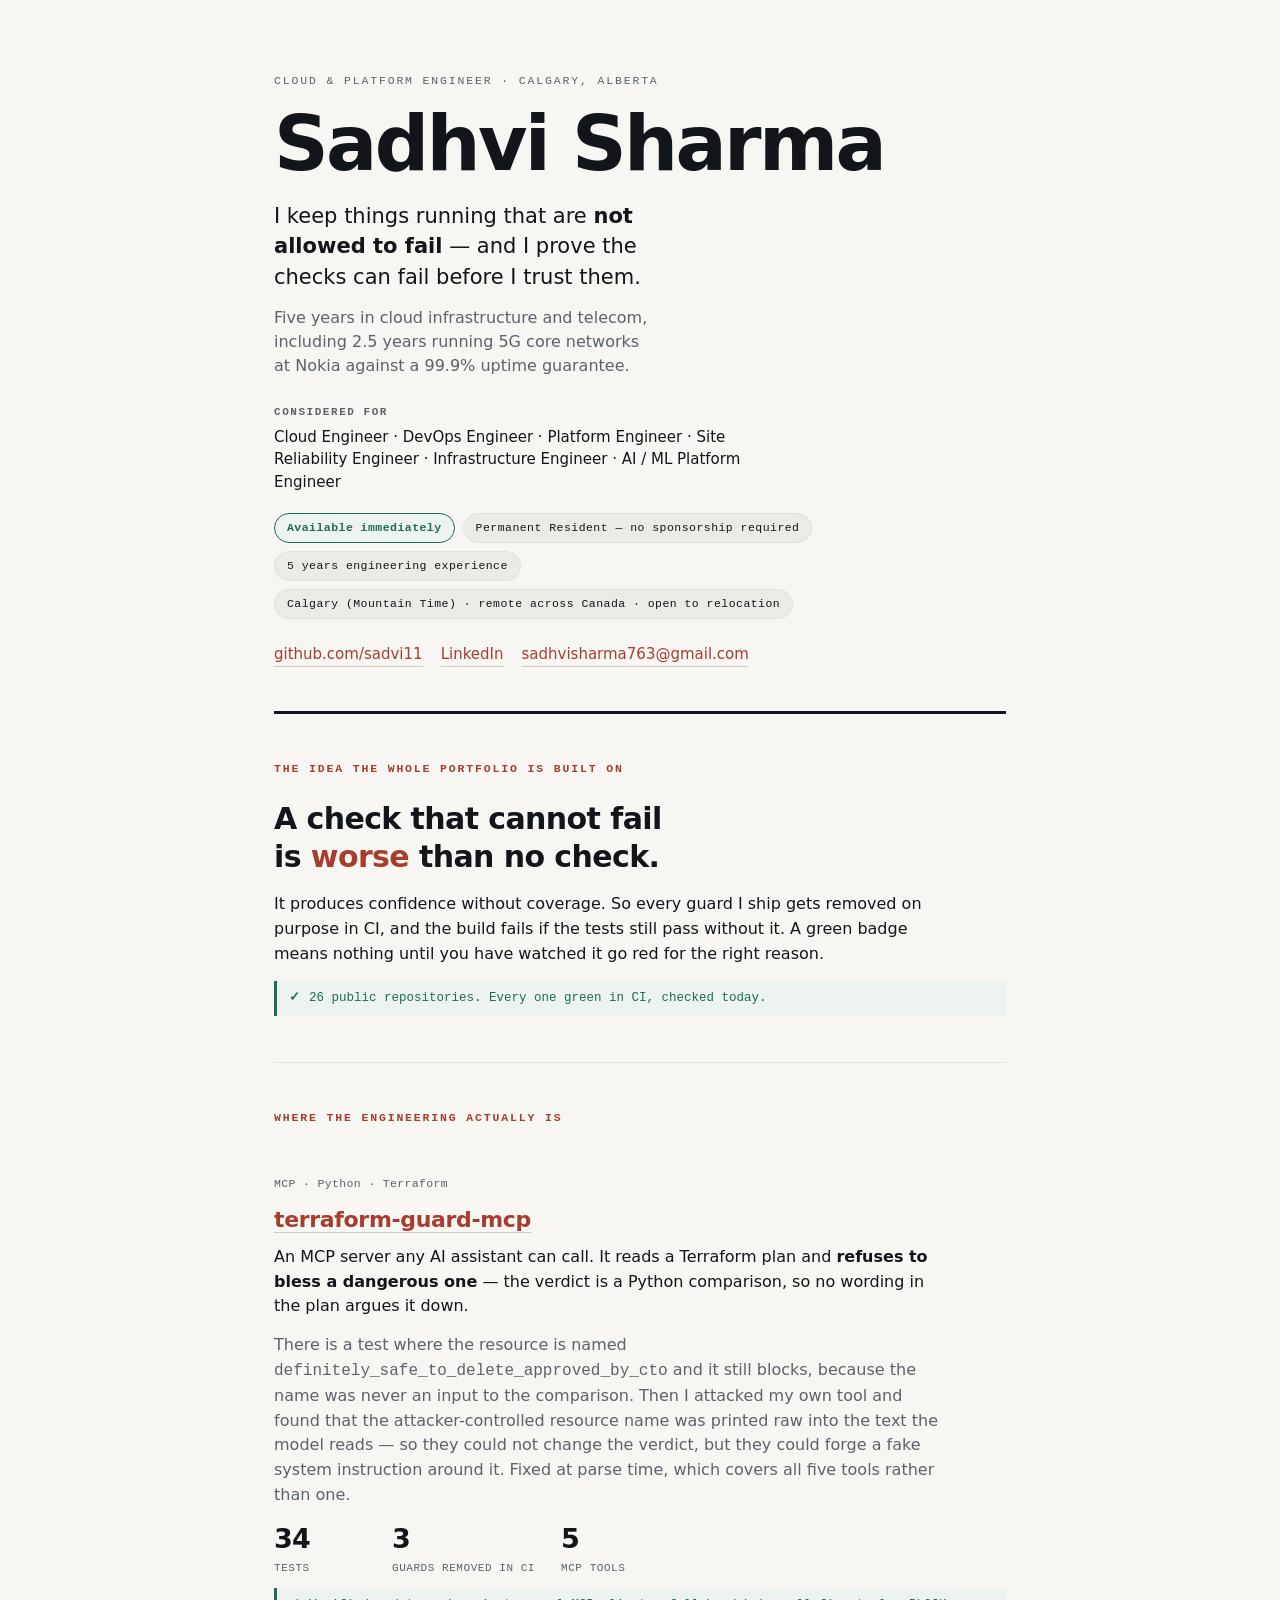
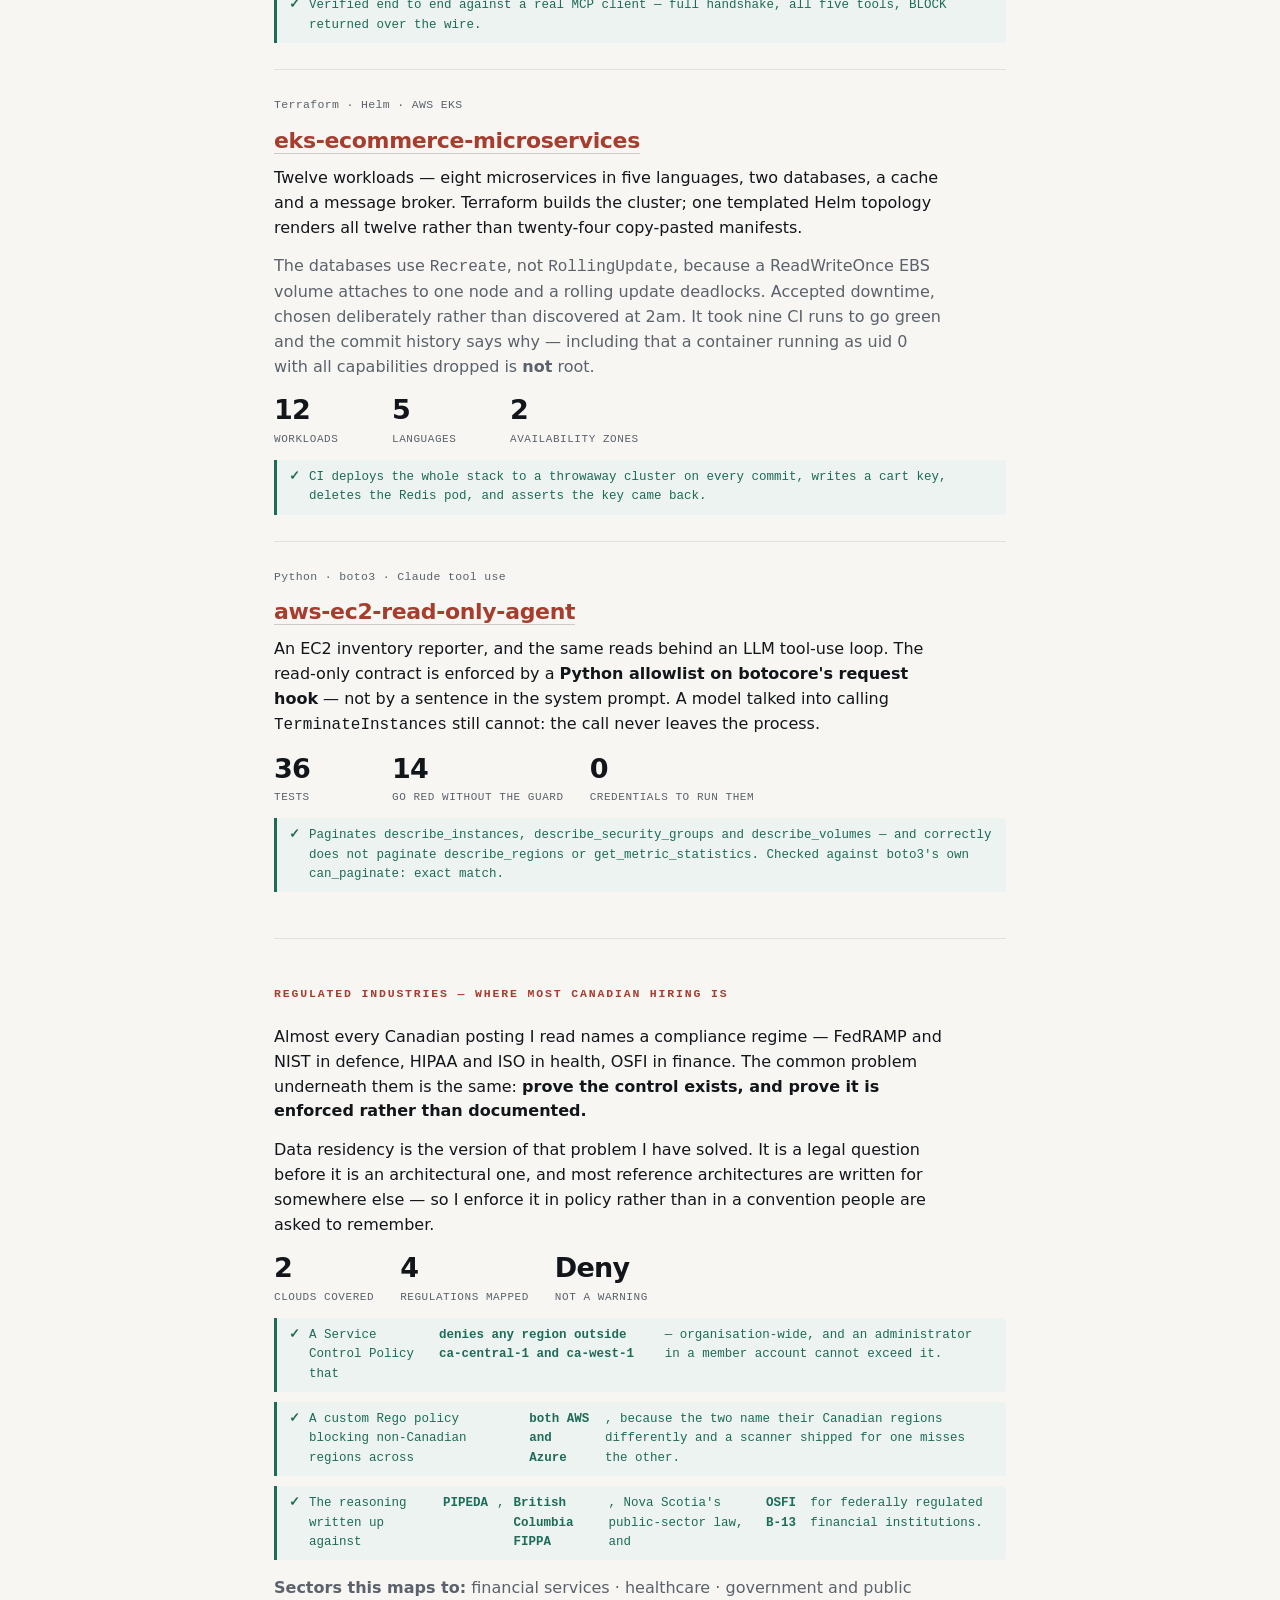
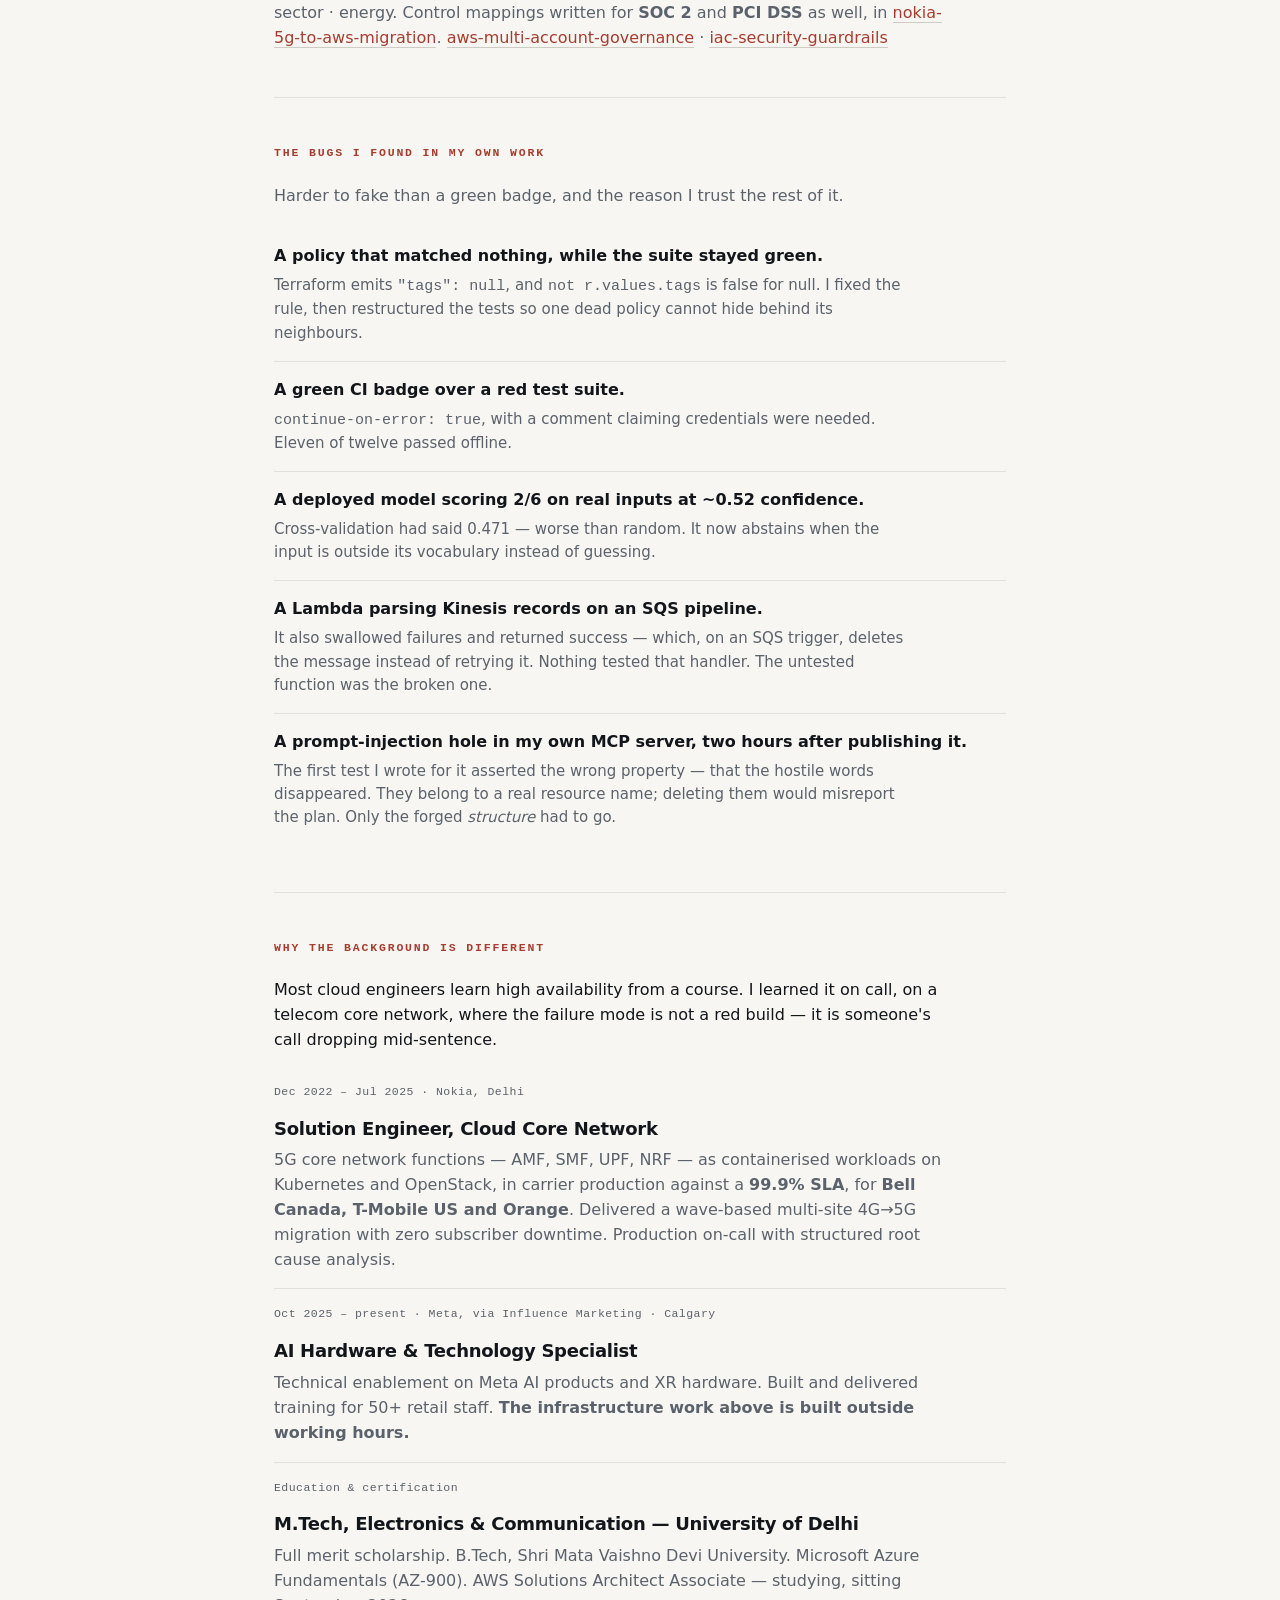
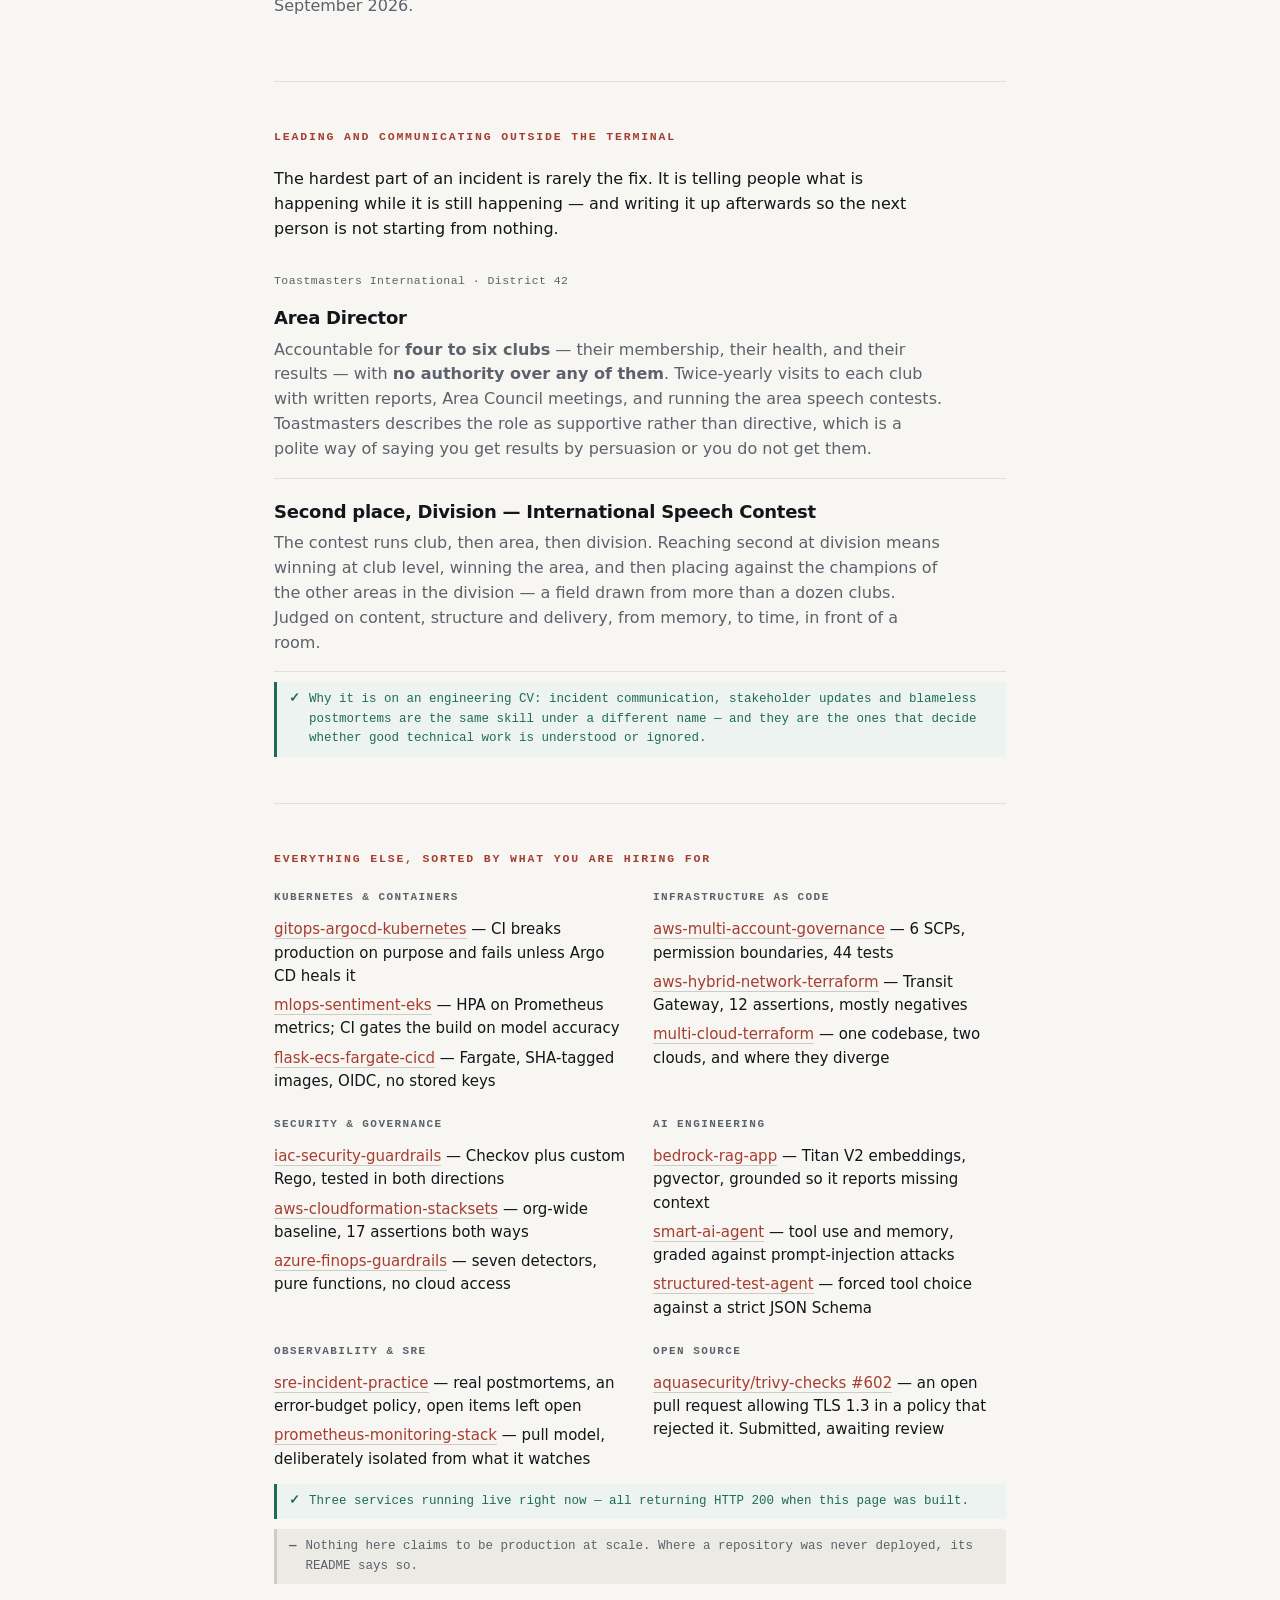
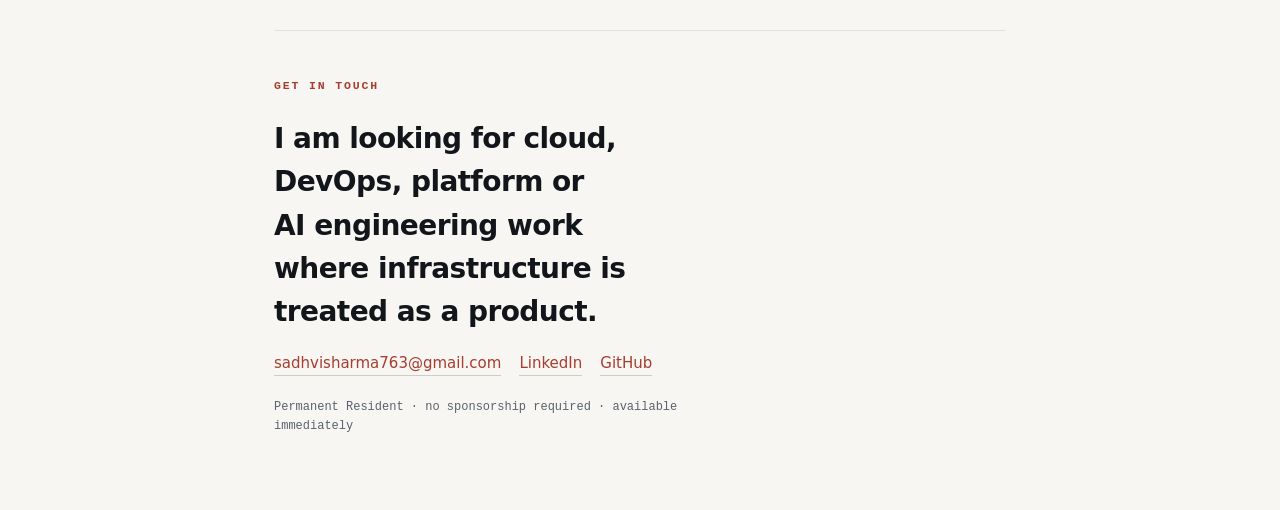
==== commit 3f799511: "add Toastmasters leadership and speech contest Area Director is accountable for four to six clubs wi" ====
--- a/index.html
+++ b/index.html
@@ -4,7 +4,7 @@
 <meta charset="utf-8">
 <meta name="viewport" content="width=device-width, initial-scale=1">
 <title>Sadhvi Sharma — Cloud &amp; Platform Engineer, Calgary</title>
-<meta name="description" content="Cloud and platform engineer in Calgary. Five years in cloud infrastructure and telecom, including 5G core networks for Bell Canada against a 99.9% SLA. Permanent Resident, available immediately.">
+<meta name="description" content="Cloud and platform engineer in Calgary. Five years in cloud infrastructure and telecom, including 5G core networks at Nokia for carriers including Bell Canada, against a 99.9% SLA. Permanent Resident, available immediately.">
 <meta property="og:title" content="Sadhvi Sharma — Cloud &amp; Platform Engineer">
 <meta property="og:description" content="I keep things running that are not allowed to fail — and I prove the checks can fail before I trust them.">
 <meta property="og:type" content="profile">
@@ -380,6 +380,41 @@
   </section>
 
   <section>
+    <h2>Leading and communicating outside the terminal</h2>
+    <p>
+      The hardest part of an incident is rarely the fix. It is telling people what
+      is happening while it is still happening — and writing it up afterwards so
+      the next person is not starting from nothing.
+    </p>
+
+    <div class="role">
+      <p class="when">Toastmasters International · District 42</p>
+      <h3>Area Director</h3>
+      <p class="muted">
+        Accountable for <b>four to six clubs</b> — their membership, their health,
+        and their results — with <b>no authority over any of them</b>. Twice-yearly
+        visits to each club with written reports, Area Council meetings, and
+        running the area speech contests. Toastmasters describes the role as
+        supportive rather than directive, which is a polite way of saying you get
+        results by persuasion or you do not get them.
+      </p>
+    </div>
+
+    <div class="role">
+      <h3>Second place, Division — International Speech Contest</h3>
+      <p class="muted">
+        The contest runs club, then area, then division. Reaching second at
+        division means winning at club level, winning the area, and then placing
+        against the champions of the other areas in the division — a field drawn
+        from more than a dozen clubs. Judged on content, structure and delivery,
+        from memory, to time, in front of a room.
+      </p>
+    </div>
+
+    <div class="ev">Why it is on an engineering CV: incident communication, stakeholder updates and blameless postmortems are the same skill under a different name — and they are the ones that decide whether good technical work is understood or ignored.</div>
+  </section>
+
+  <section>
     <h2>Everything else, sorted by what you are hiring for</h2>
     <div class="grid">
       <div>
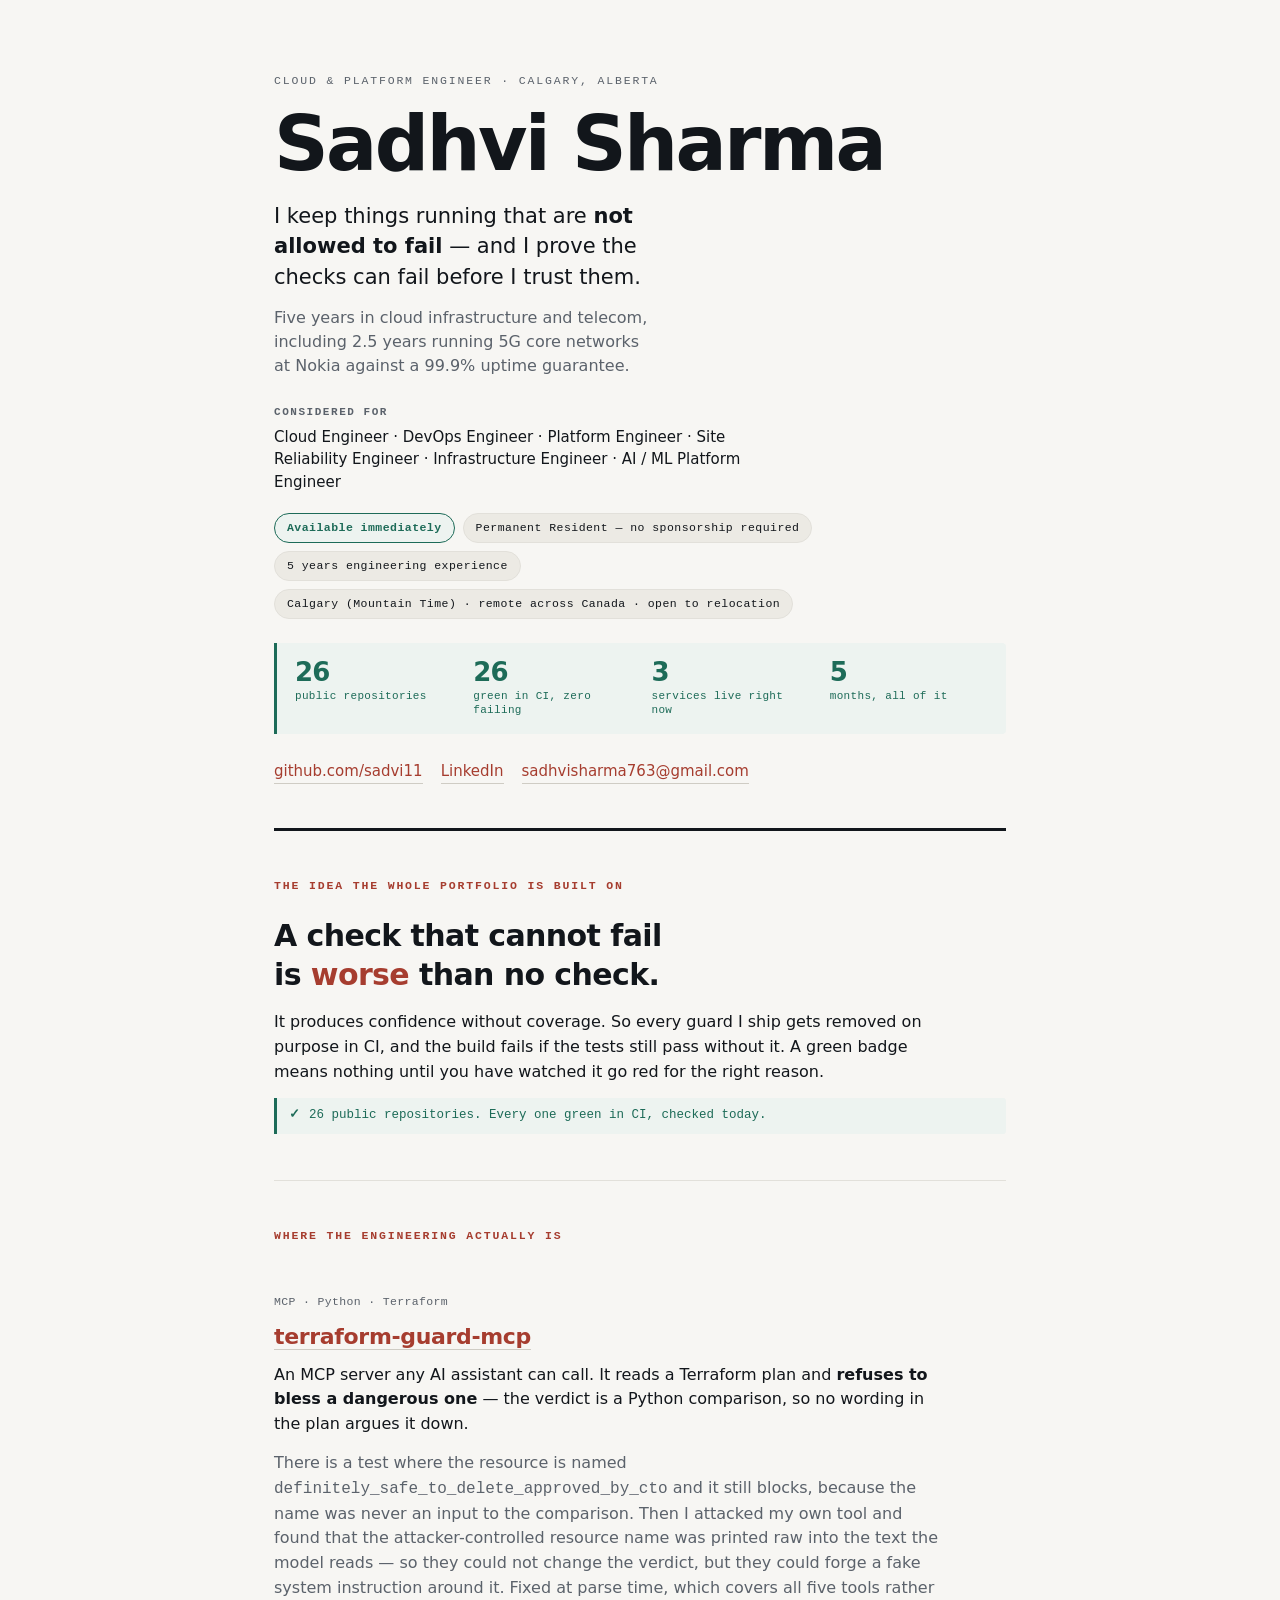
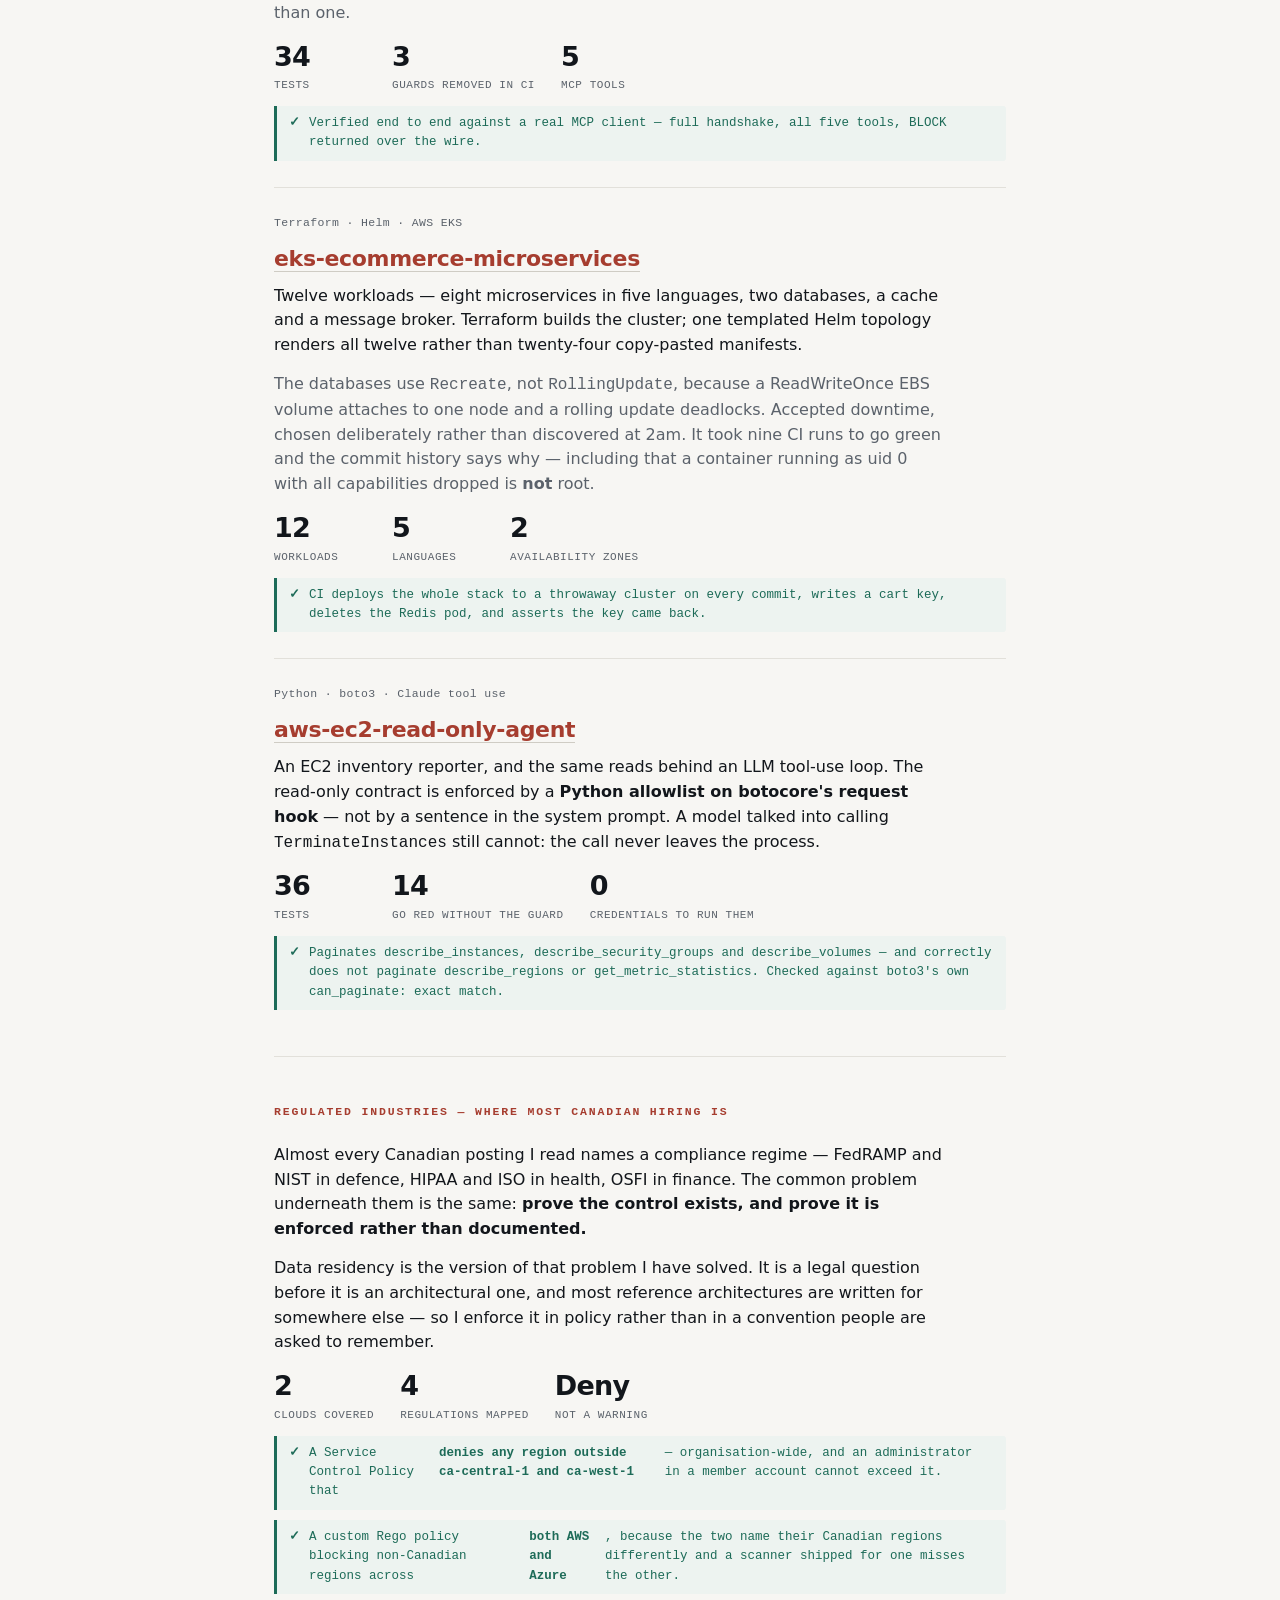
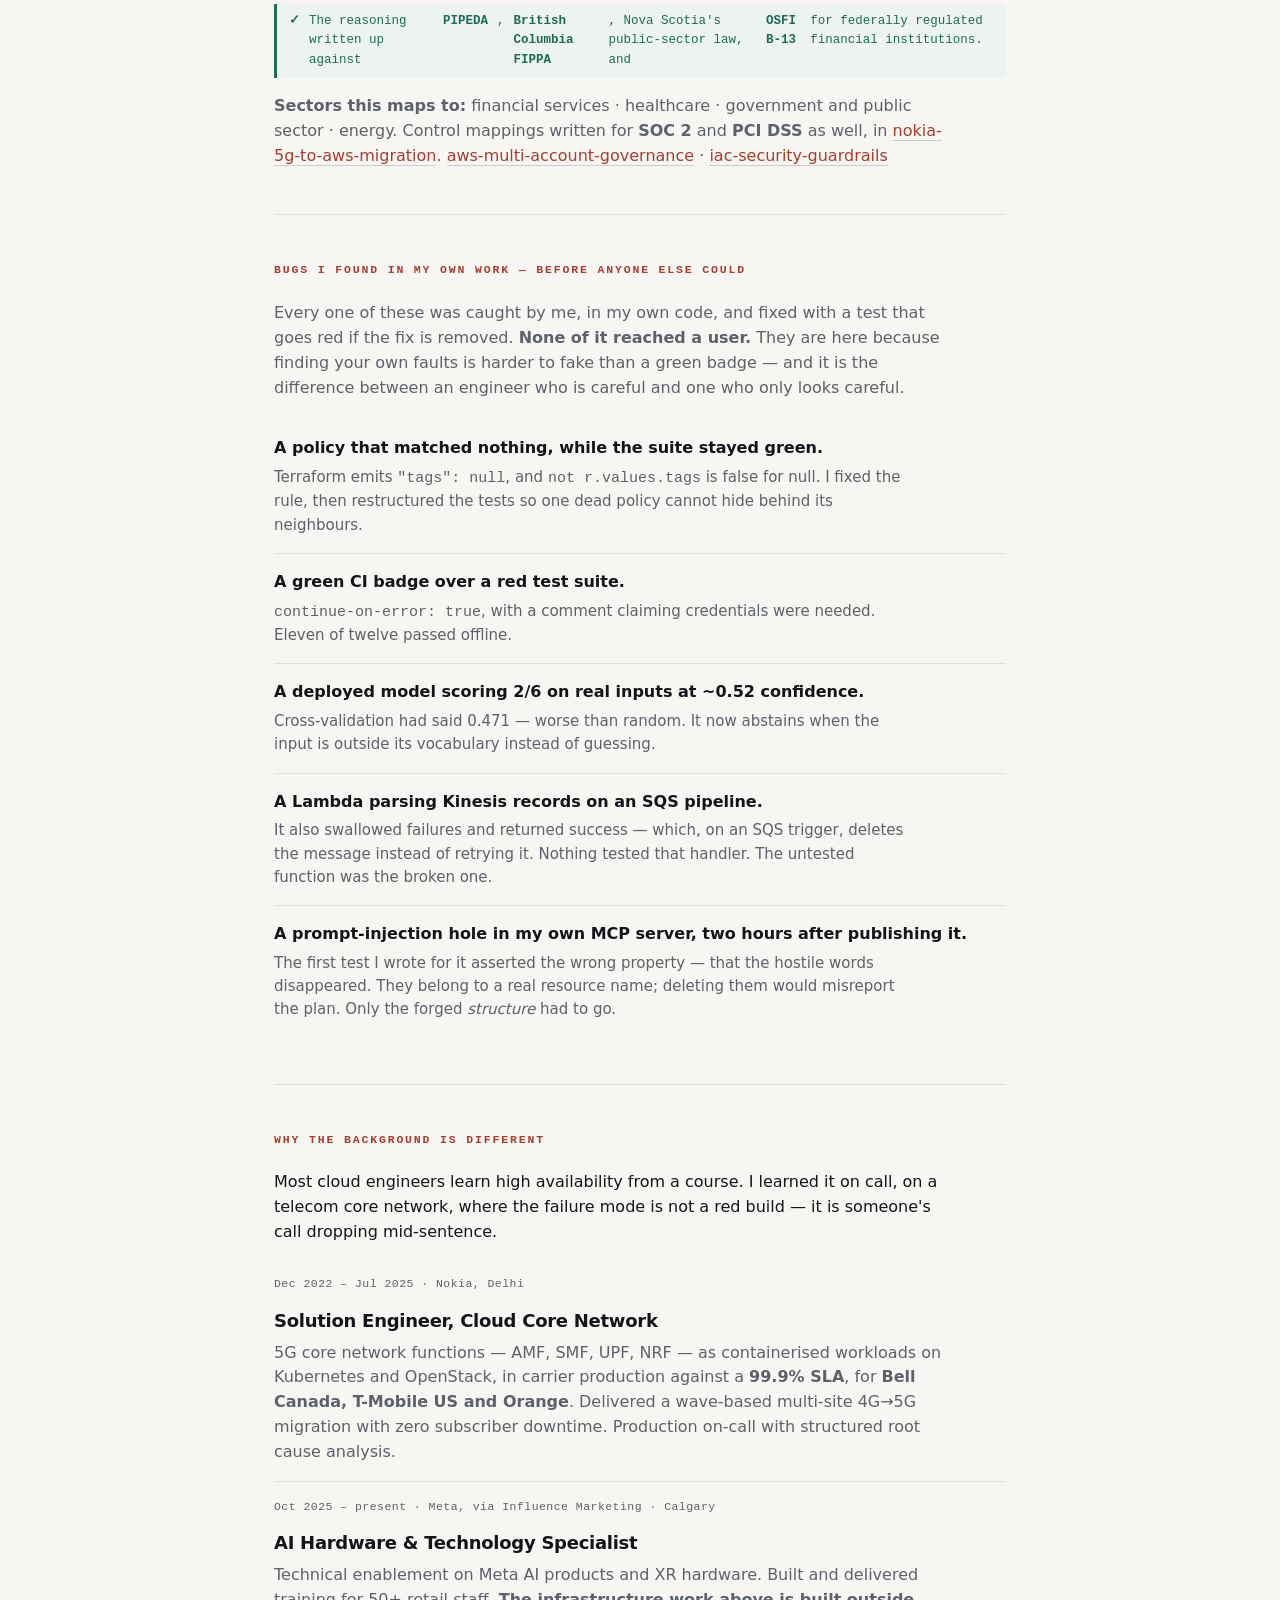
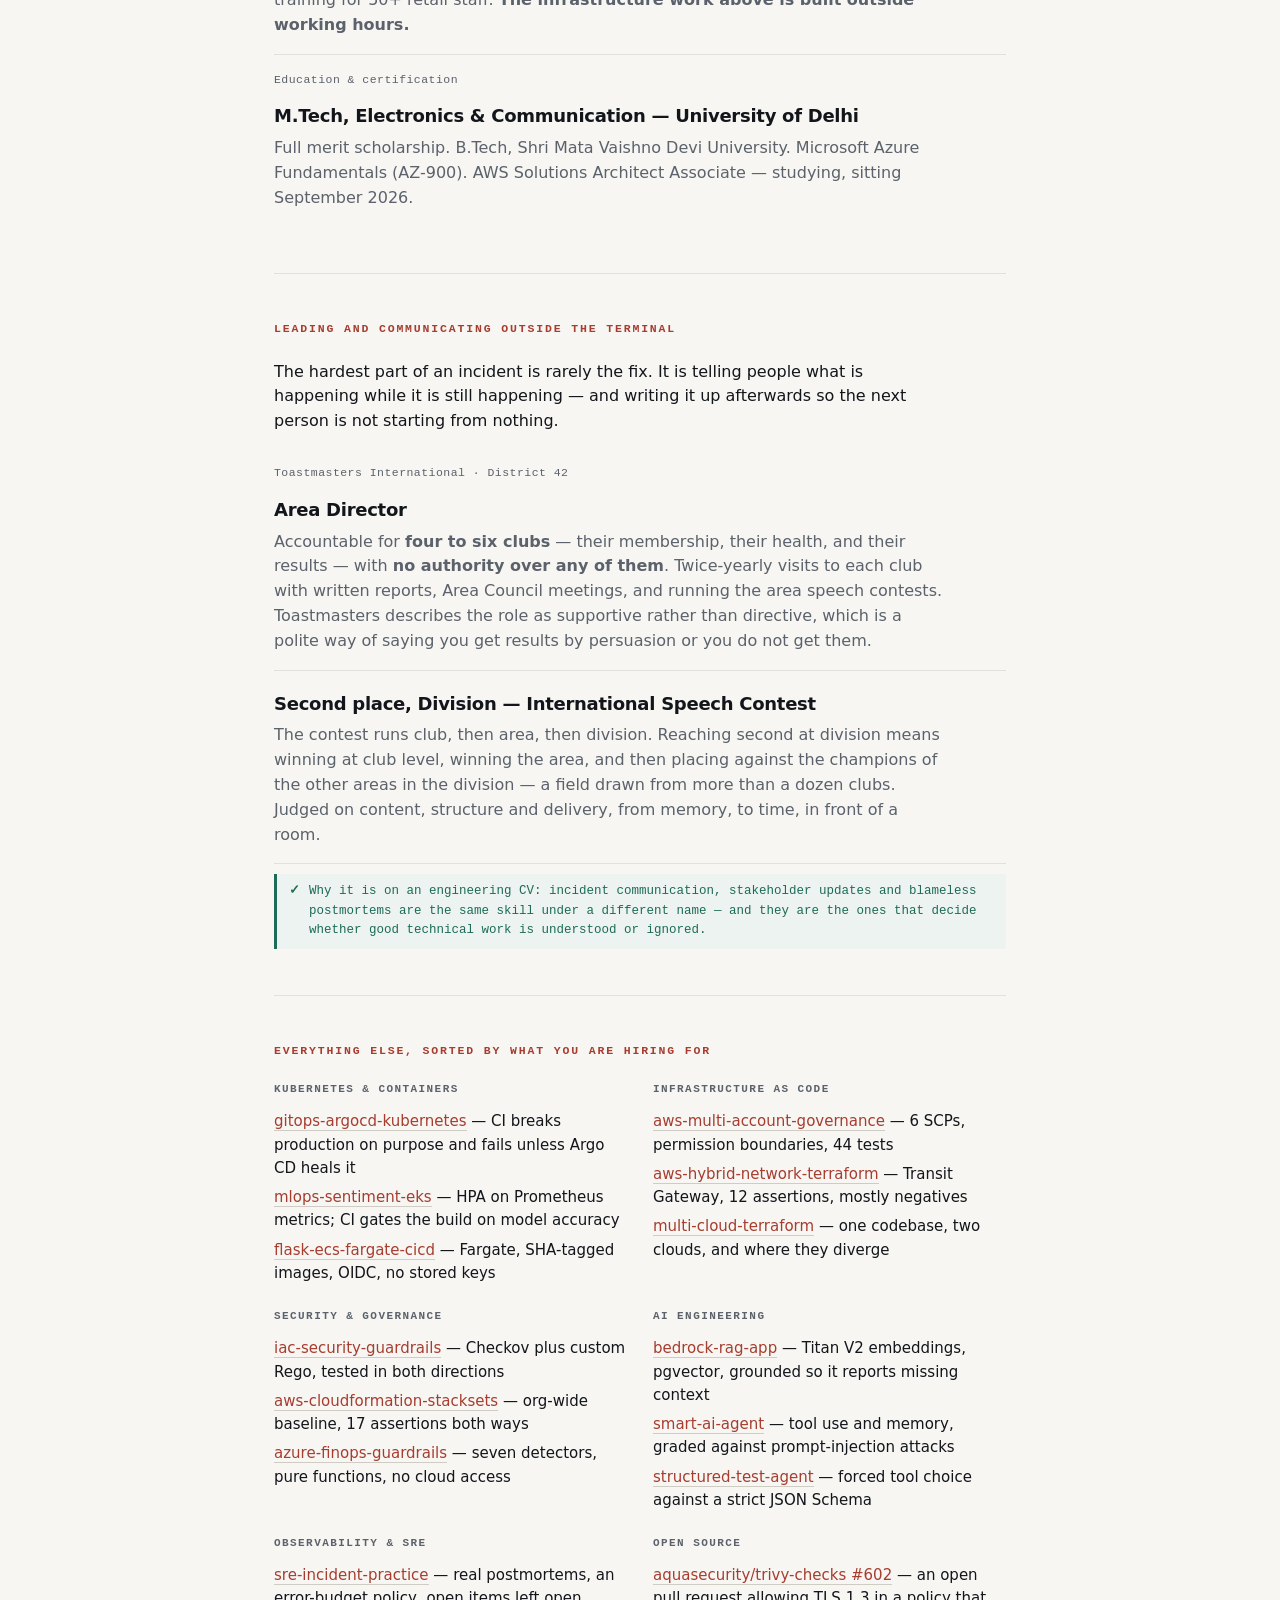
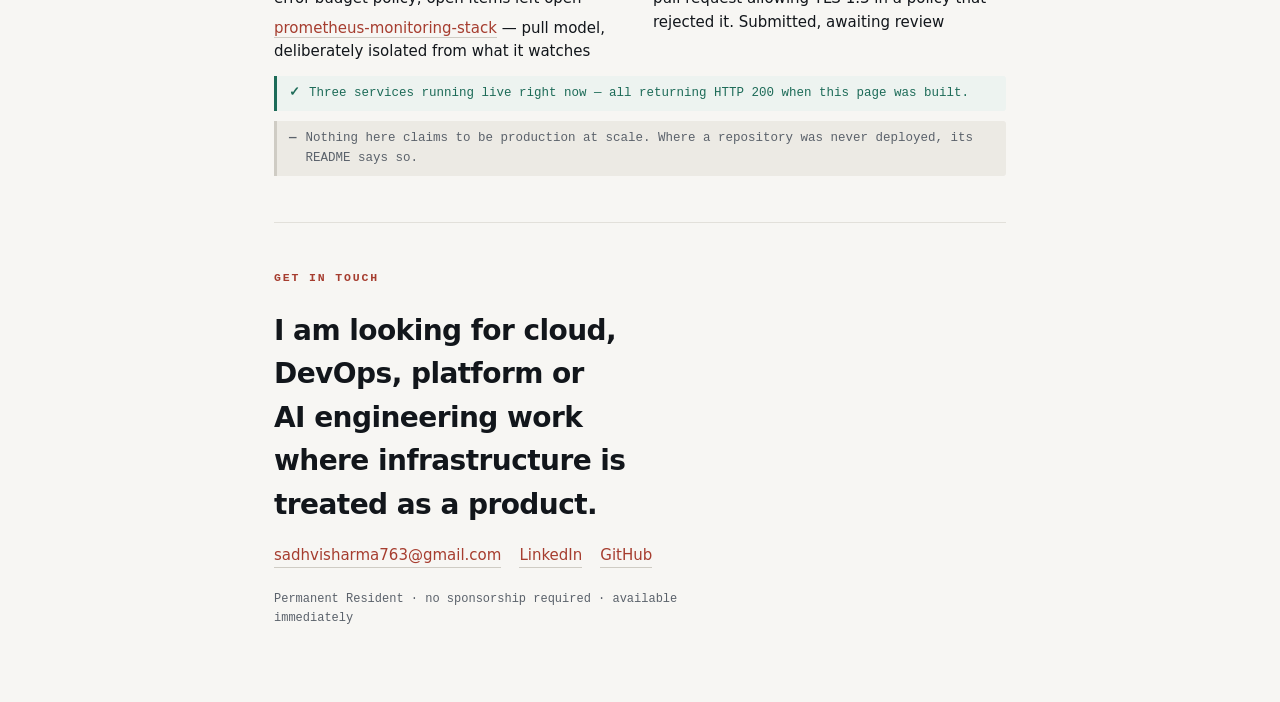
==== commit e8d55352: "hero: put the proof above the fold The page claimed 'I prove the checks can fail' at word 20 and pro" ====
--- a/index.html
+++ b/index.html
@@ -83,6 +83,20 @@
     padding: 5px 12px; color: var(--ink);
   }
   .chips li.now { background: var(--vg); border-color: var(--verify); color: var(--verify); font-weight: 600; }
+  .proof {
+    display: grid; grid-template-columns: repeat(auto-fit, minmax(118px, 1fr));
+    gap: 14px 20px; margin: 0 0 26px; padding: 16px 18px;
+    background: var(--vg); border-left: 3px solid var(--verify); border-radius: 0 4px 4px 0;
+  }
+  .proof div { min-width: 0; }
+  .proof dt {
+    font-size: 26px; font-weight: 800; letter-spacing: -0.03em; line-height: 1;
+    color: var(--verify); font-variant-numeric: tabular-nums;
+  }
+  .proof dd {
+    margin: 4px 0 0; font-family: var(--f-mono); font-size: 11px; line-height: 1.35;
+    letter-spacing: 0.03em; color: var(--verify);
+  }
   .links { display: flex; flex-wrap: wrap; gap: 18px; font-size: 15px; }
 
   /* ---- sections ---- */
@@ -188,6 +202,12 @@
       <li>5 years engineering experience</li>
       <li>Calgary (Mountain Time) · remote across Canada · open to relocation</li>
     </ul>
+    <dl class="proof">
+      <div><dt>26</dt><dd>public repositories</dd></div>
+      <div><dt>26</dt><dd>green in CI, zero failing</dd></div>
+      <div><dt>3</dt><dd>services live right now</dd></div>
+      <div><dt>5</dt><dd>months, all of it</dd></div>
+    </dl>
     <p class="links">
       <a href="https://github.com/sadvi11">github.com/sadvi11</a>
       <a href="https://www.linkedin.com/in/sadhvi-sharma-5789a6249">LinkedIn</a>
@@ -312,9 +332,12 @@
   </section>
 
   <section>
-    <h2>The bugs I found in my own work</h2>
+    <h2>Bugs I found in my own work — before anyone else could</h2>
     <p class="muted" style="margin-bottom:20px">
-      Harder to fake than a green badge, and the reason I trust the rest of it.
+      Every one of these was caught by me, in my own code, and fixed with a test that
+      goes red if the fix is removed. <b>None of it reached a user.</b> They are here
+      because finding your own faults is harder to fake than a green badge — and it is
+      the difference between an engineer who is careful and one who only looks careful.
     </p>
     <div class="bugs">
       <div class="bug">
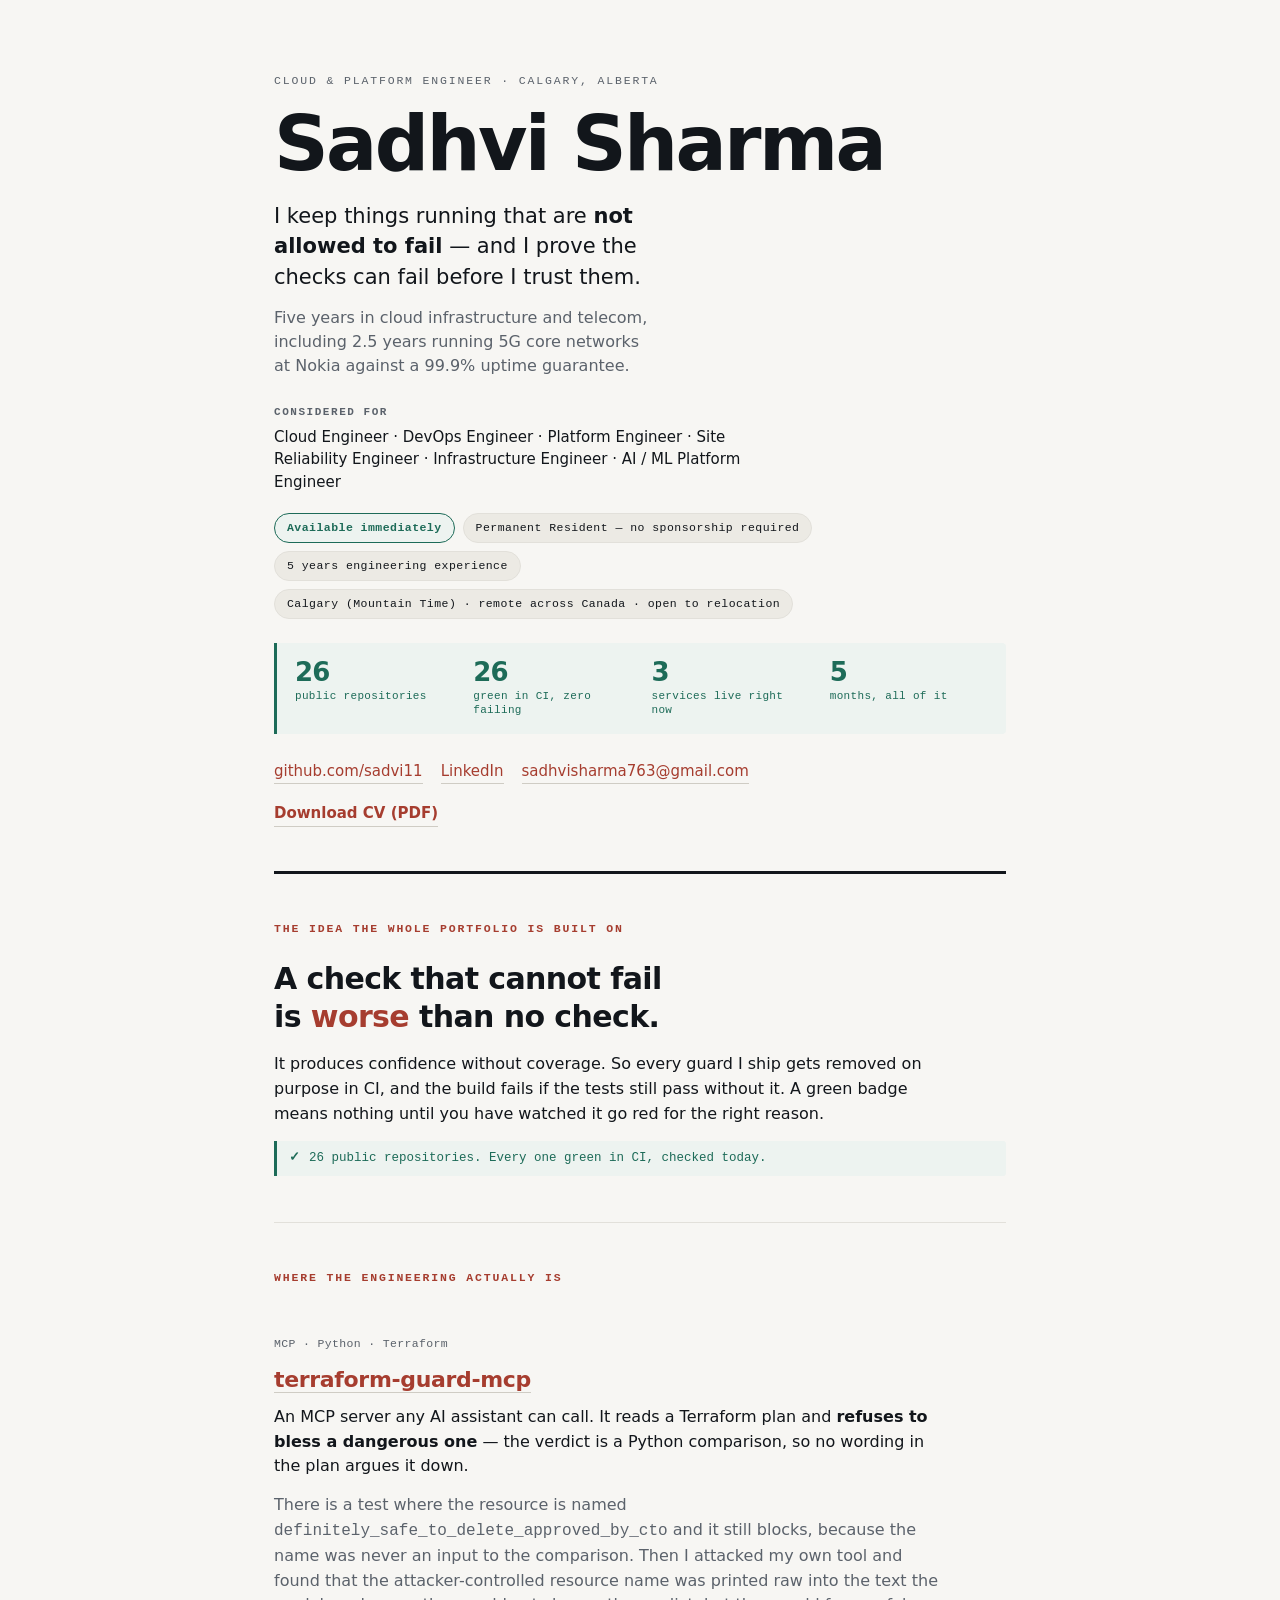
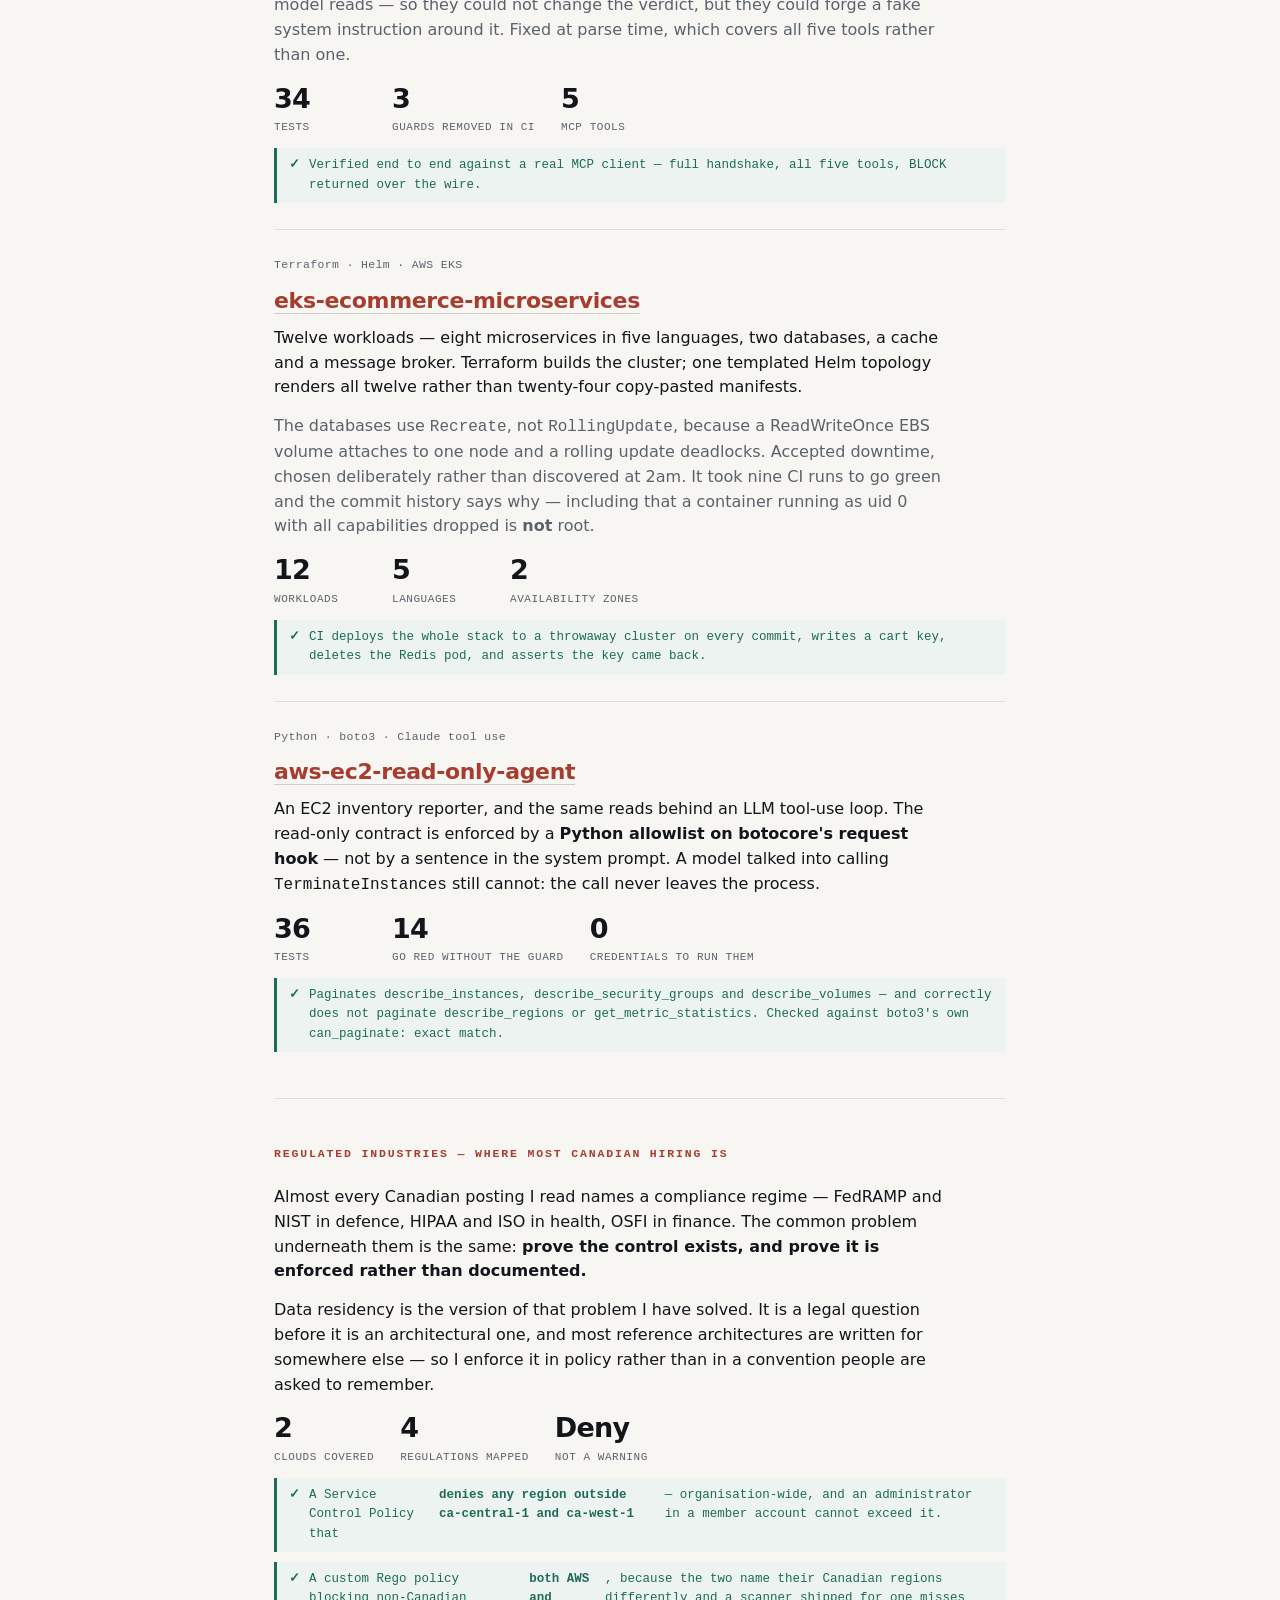
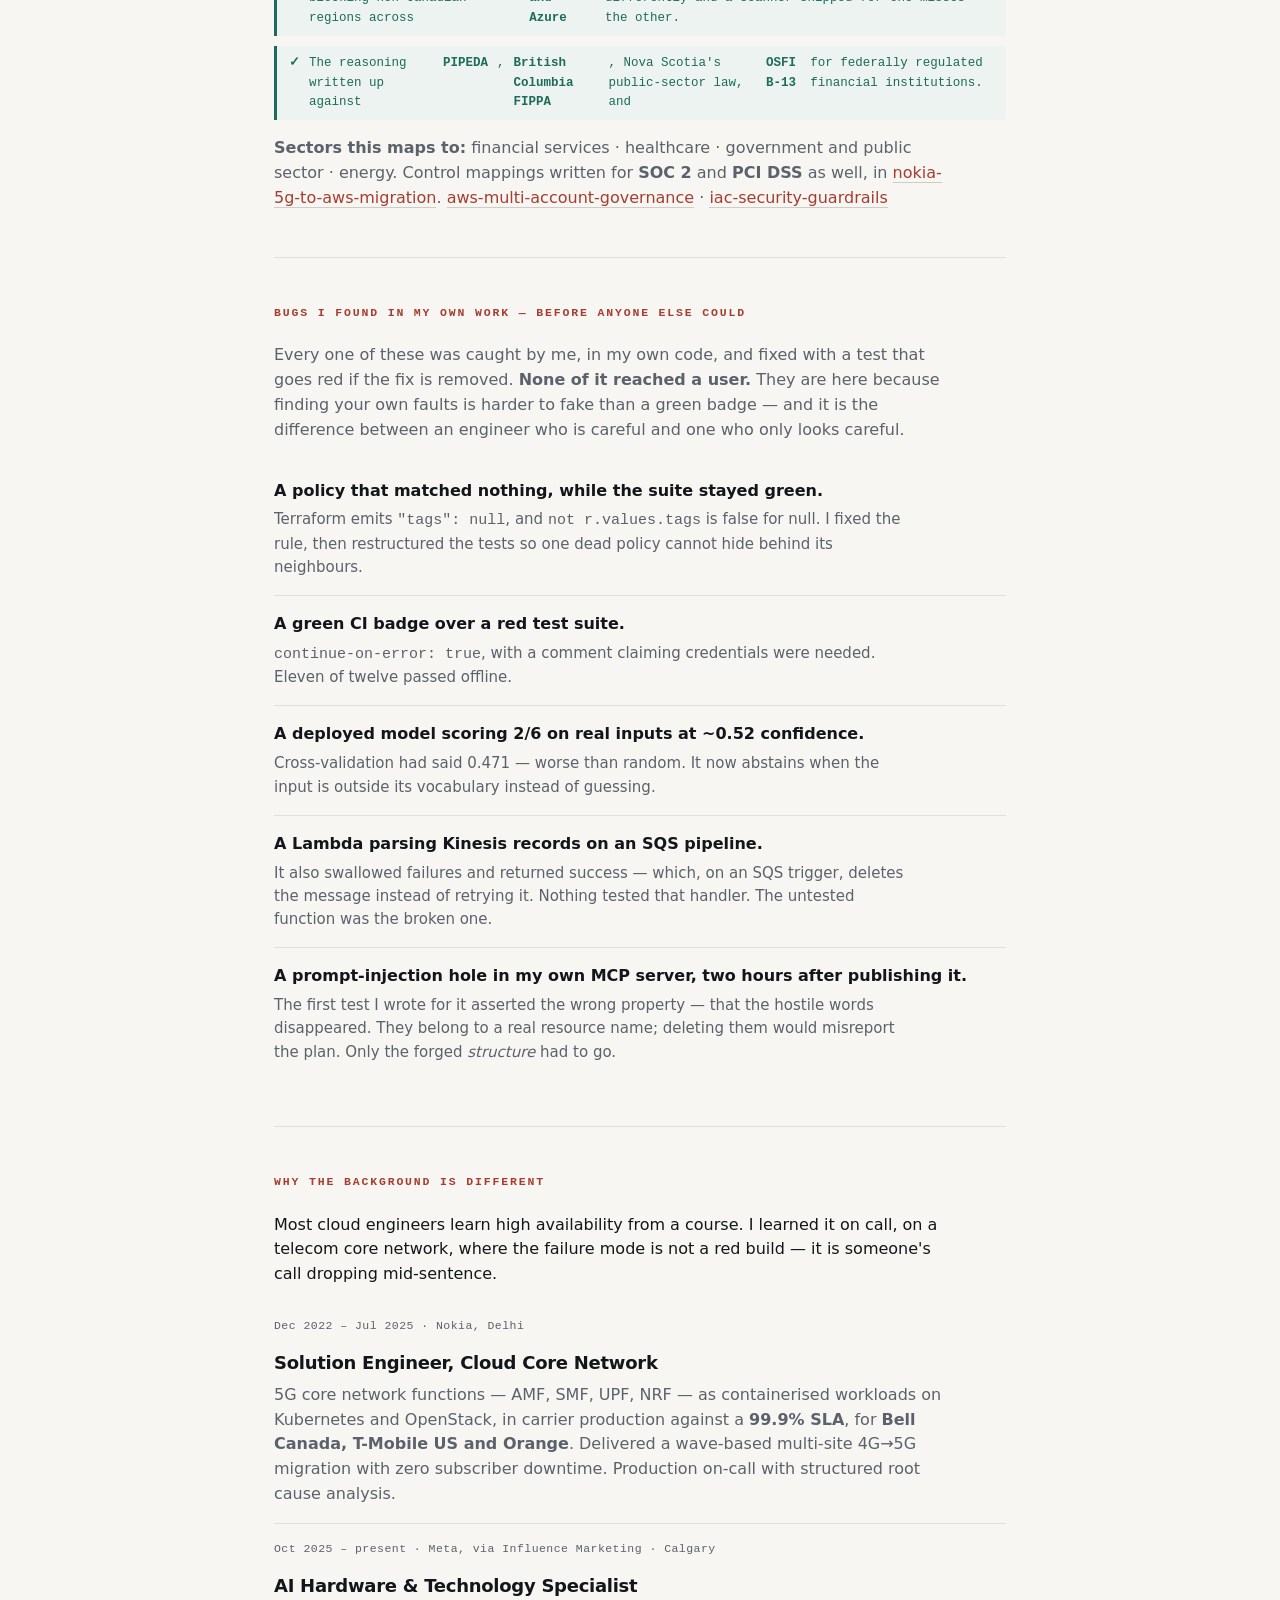
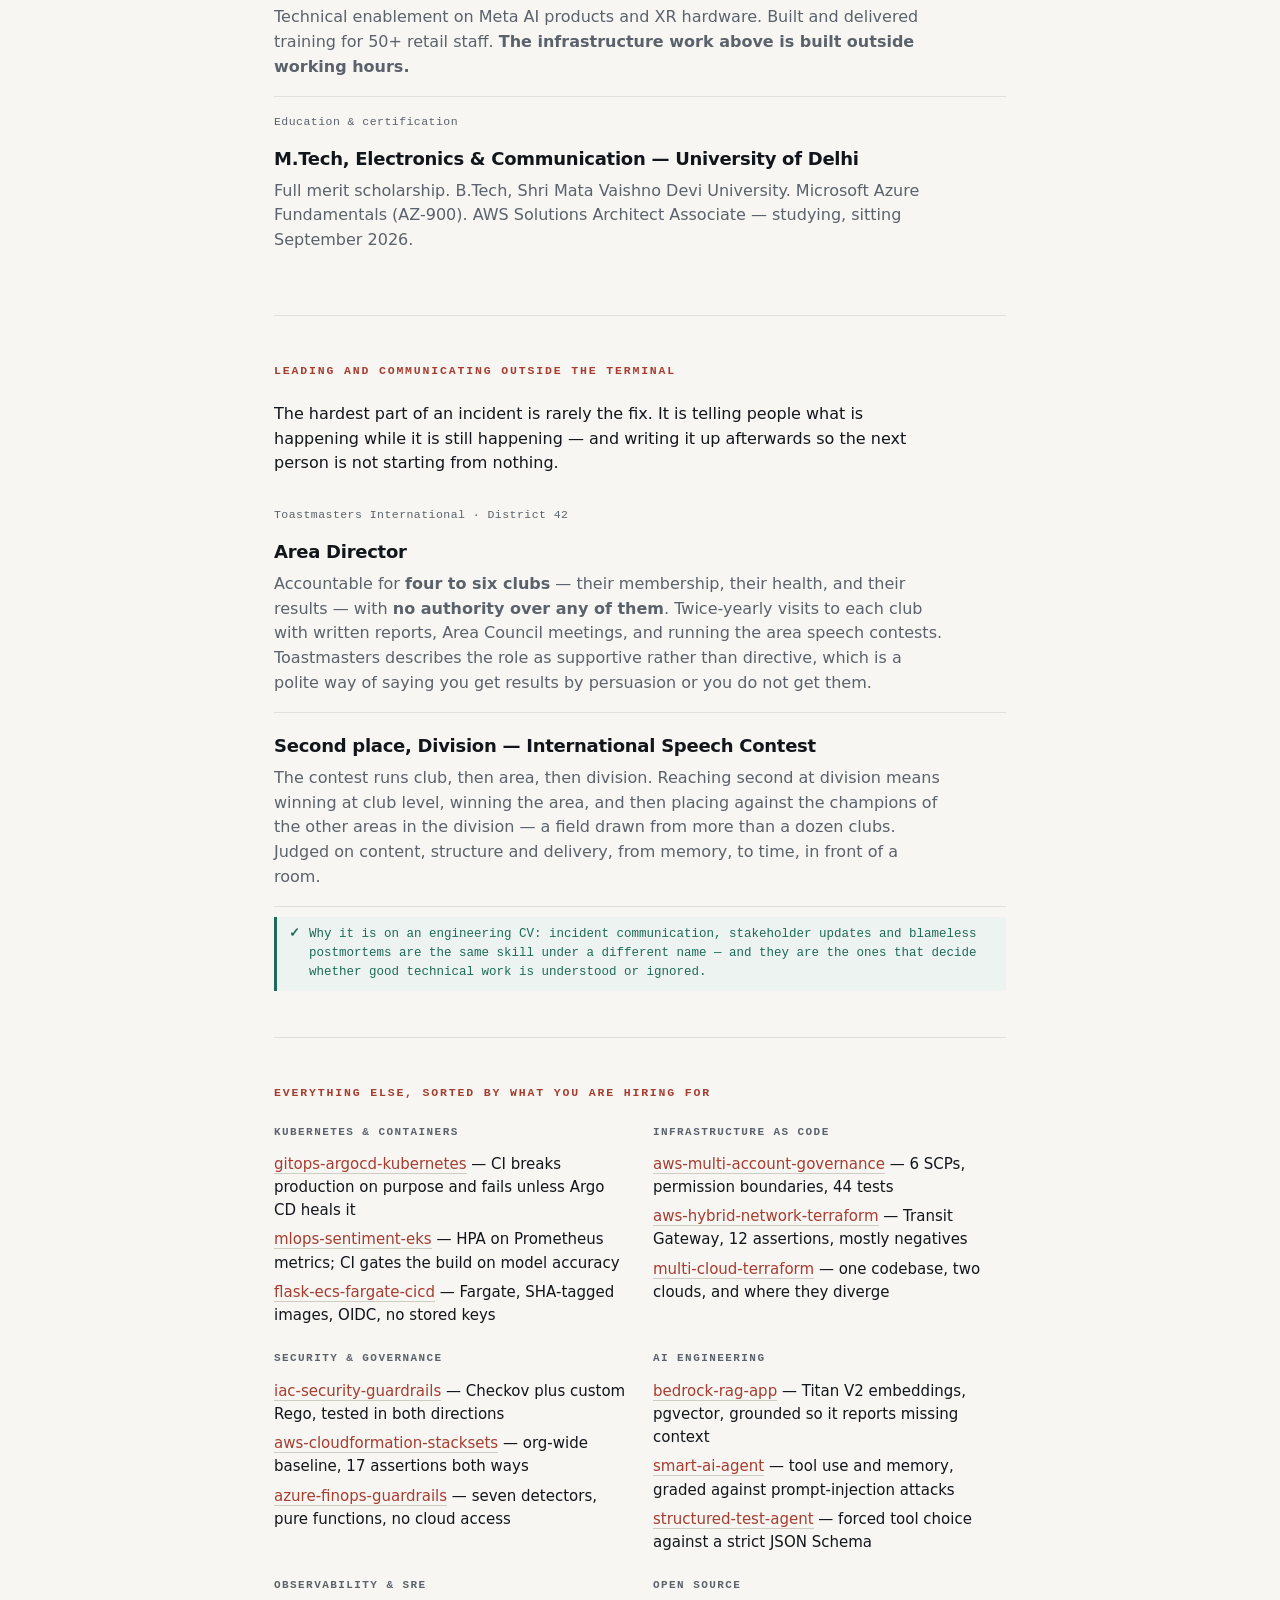
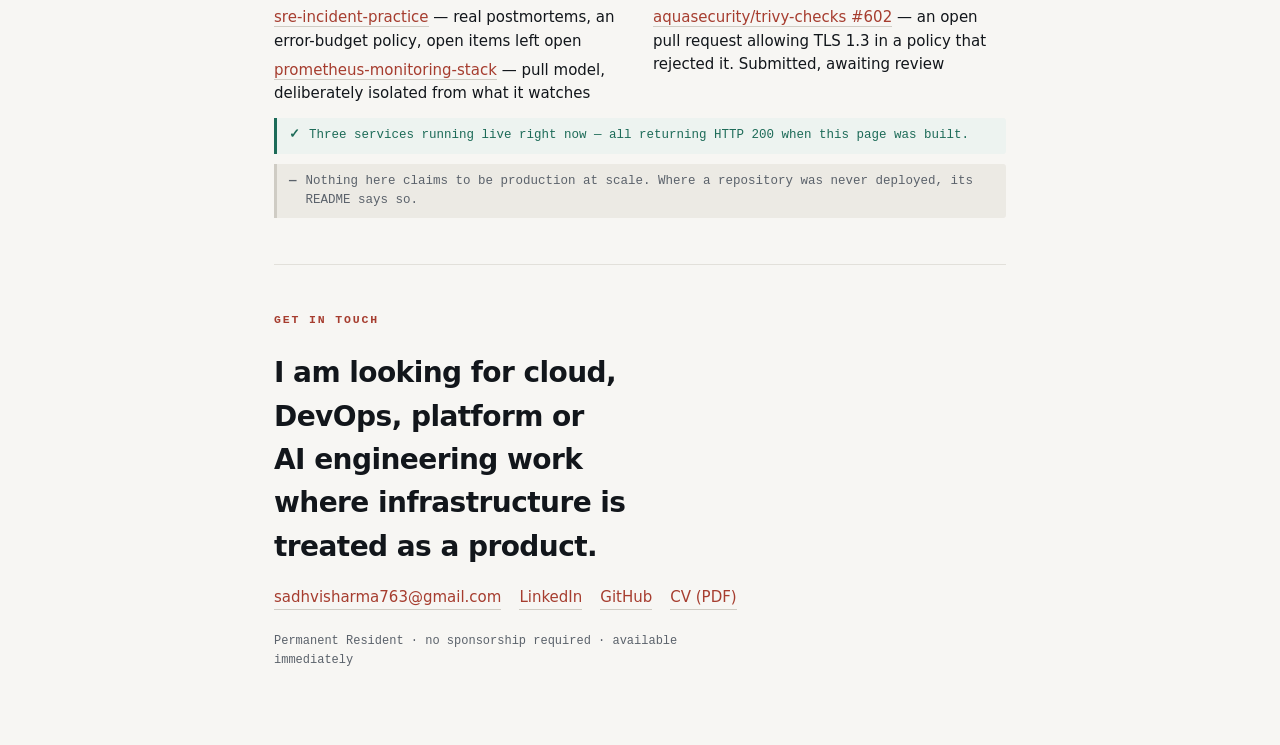
==== commit 05929e72: "add a one-page CV as PDF, linked from the page Recruiters forward attachments to hiring managers; a " ====
--- a/index.html
+++ b/index.html
@@ -212,6 +212,7 @@
       <a href="https://github.com/sadvi11">github.com/sadvi11</a>
       <a href="https://www.linkedin.com/in/sadhvi-sharma-5789a6249">LinkedIn</a>
       <a href="mailto:sadhvisharma763@gmail.com">sadhvisharma763@gmail.com</a>
+      <a href="cv.pdf"><b>Download CV (PDF)</b></a>
     </p>
   </header>
 
@@ -500,6 +501,7 @@
       <a href="mailto:sadhvisharma763@gmail.com">sadhvisharma763@gmail.com</a>
       <a href="https://www.linkedin.com/in/sadhvi-sharma-5789a6249">LinkedIn</a>
       <a href="https://github.com/sadvi11">GitHub</a>
+      <a href="cv.pdf">CV (PDF)</a>
     </p>
     <p class="muted" style="margin-top:22px; font-family:var(--f-mono); font-size:12px">
       Permanent Resident · no sponsorship required · available immediately
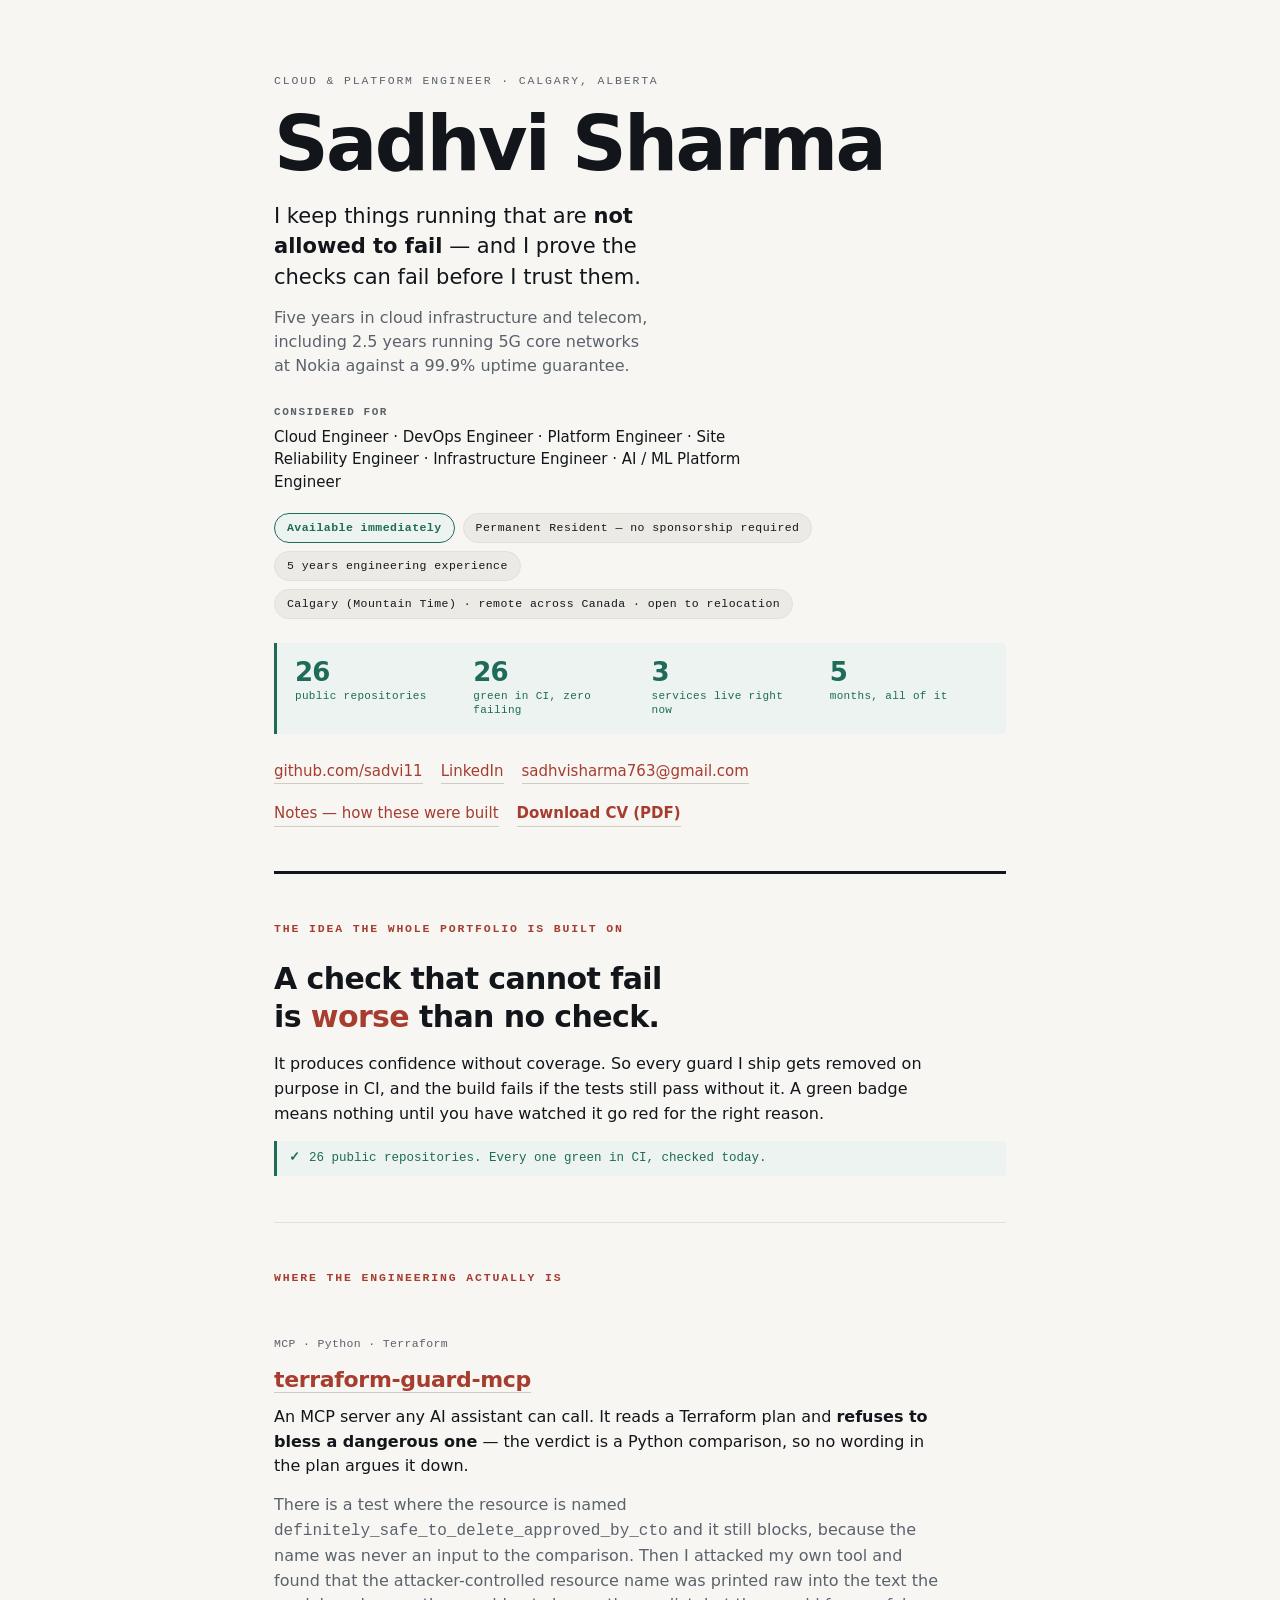
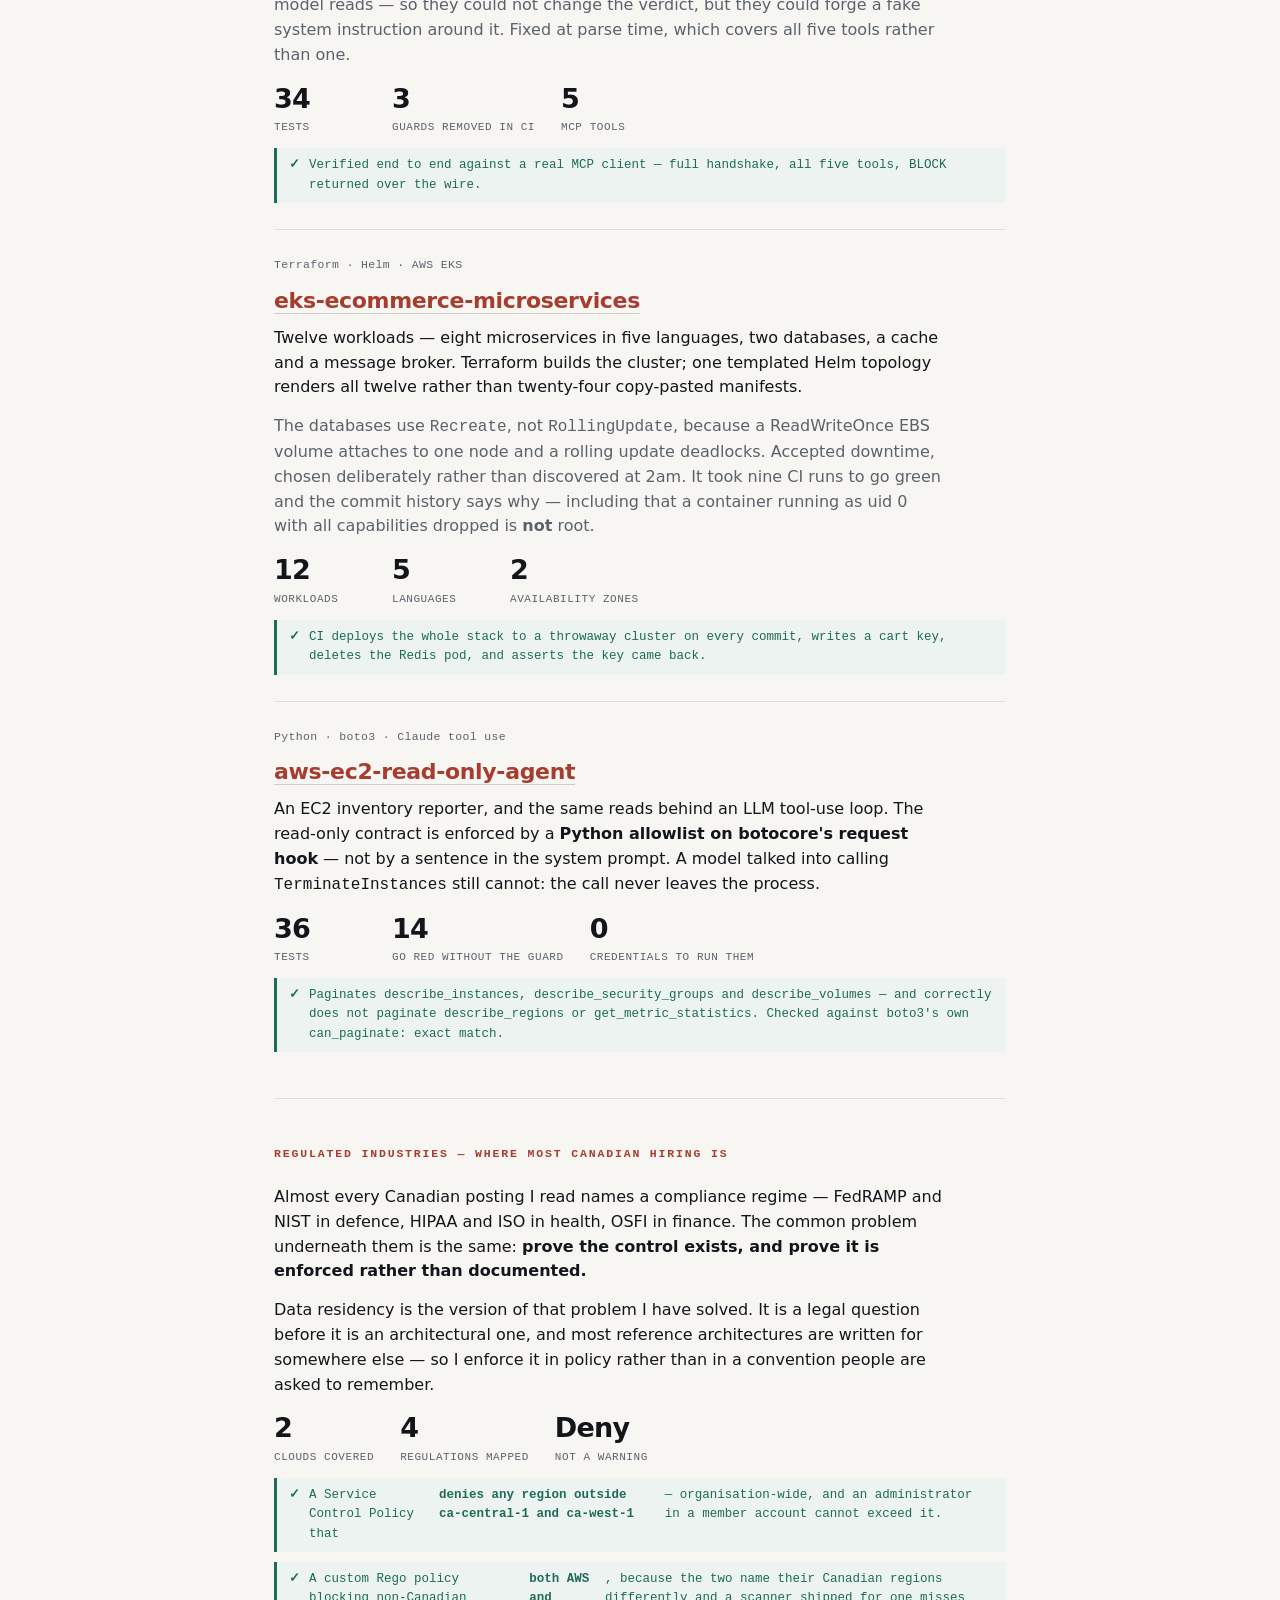
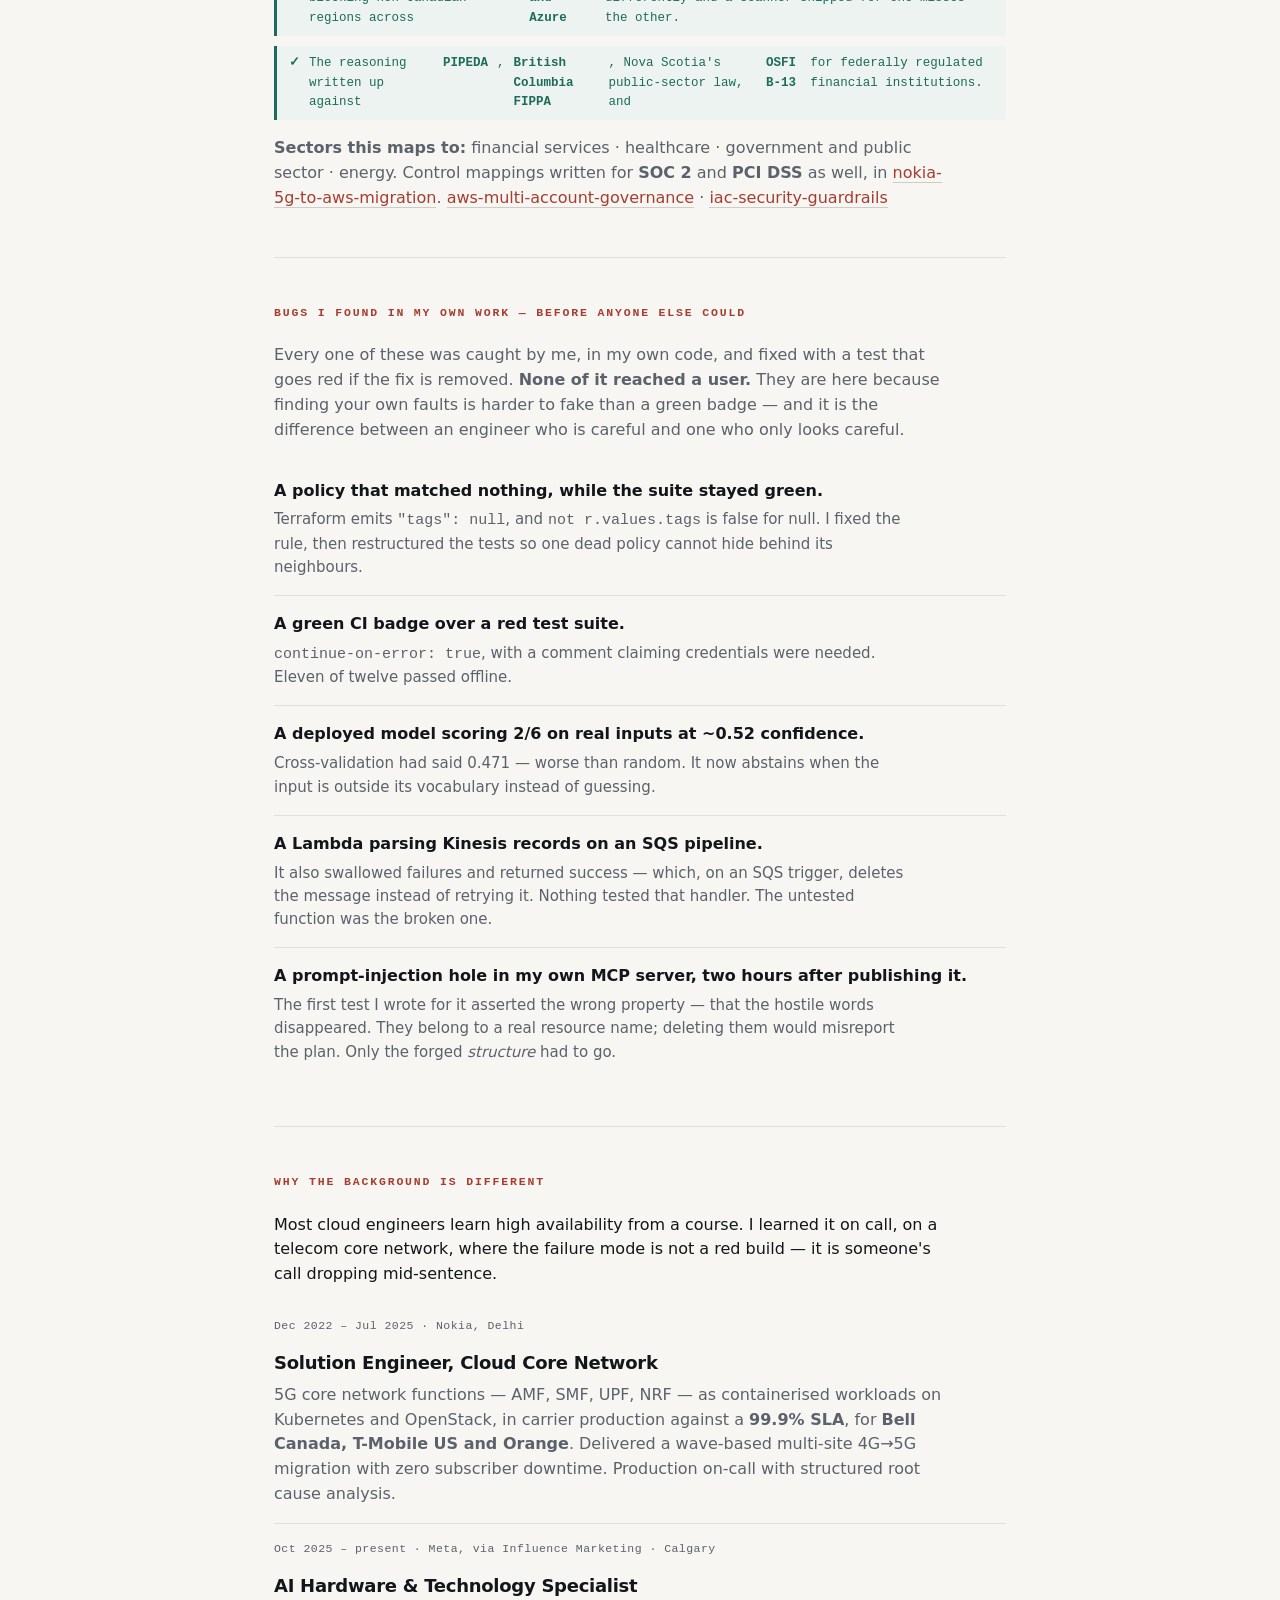
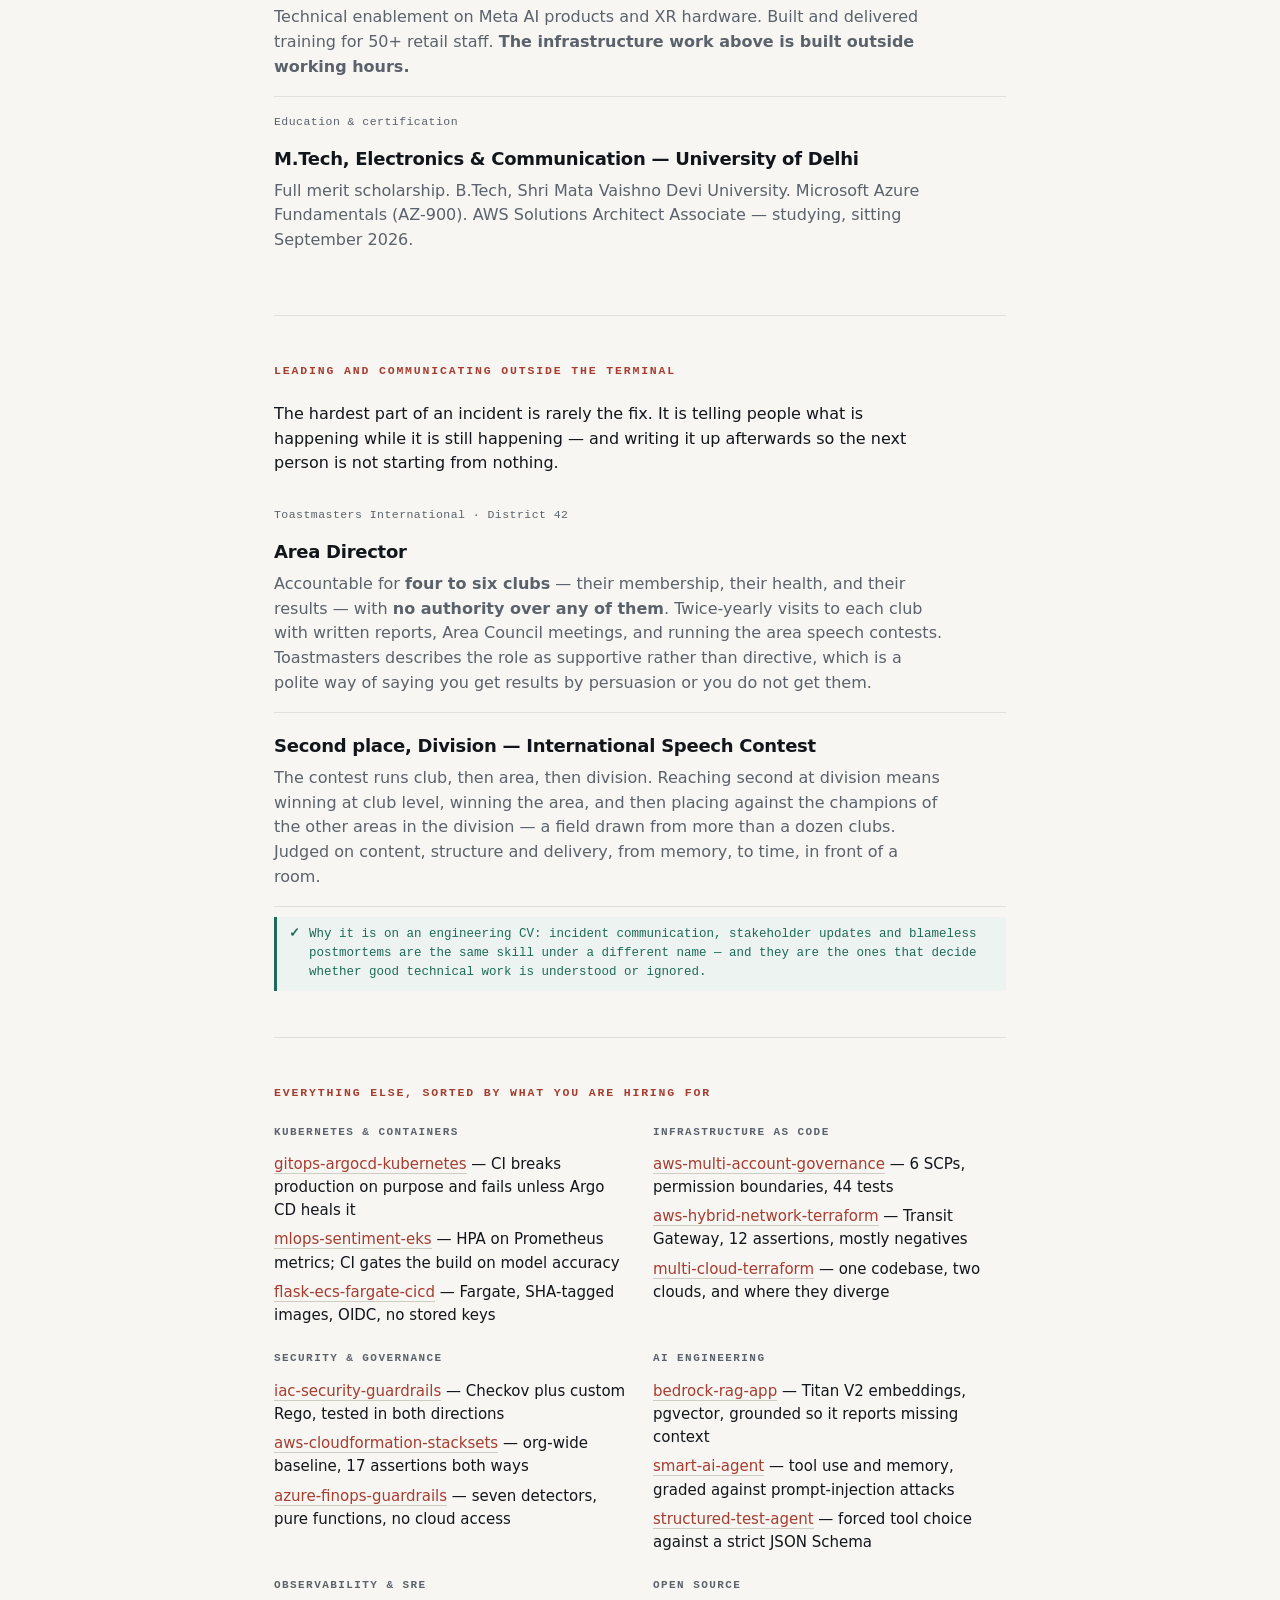
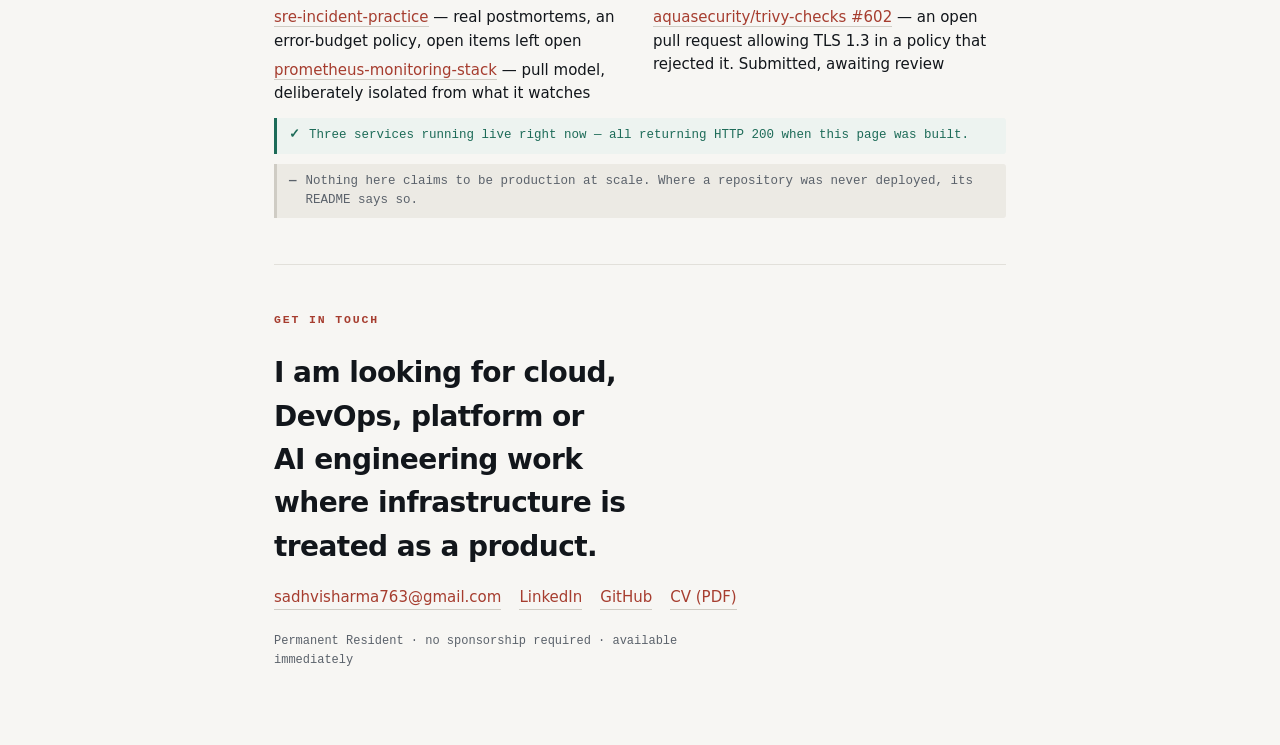
==== commit 9808837d: "Add a notes section: four write-ups on things I got wrong Four articles under /learn/, all written f" ====
--- a/index.html
+++ b/index.html
@@ -212,6 +212,7 @@
       <a href="https://github.com/sadvi11">github.com/sadvi11</a>
       <a href="https://www.linkedin.com/in/sadhvi-sharma-5789a6249">LinkedIn</a>
       <a href="mailto:sadhvisharma763@gmail.com">sadhvisharma763@gmail.com</a>
+      <a href="/learn/">Notes — how these were built</a>
       <a href="cv.pdf"><b>Download CV (PDF)</b></a>
     </p>
   </header>
